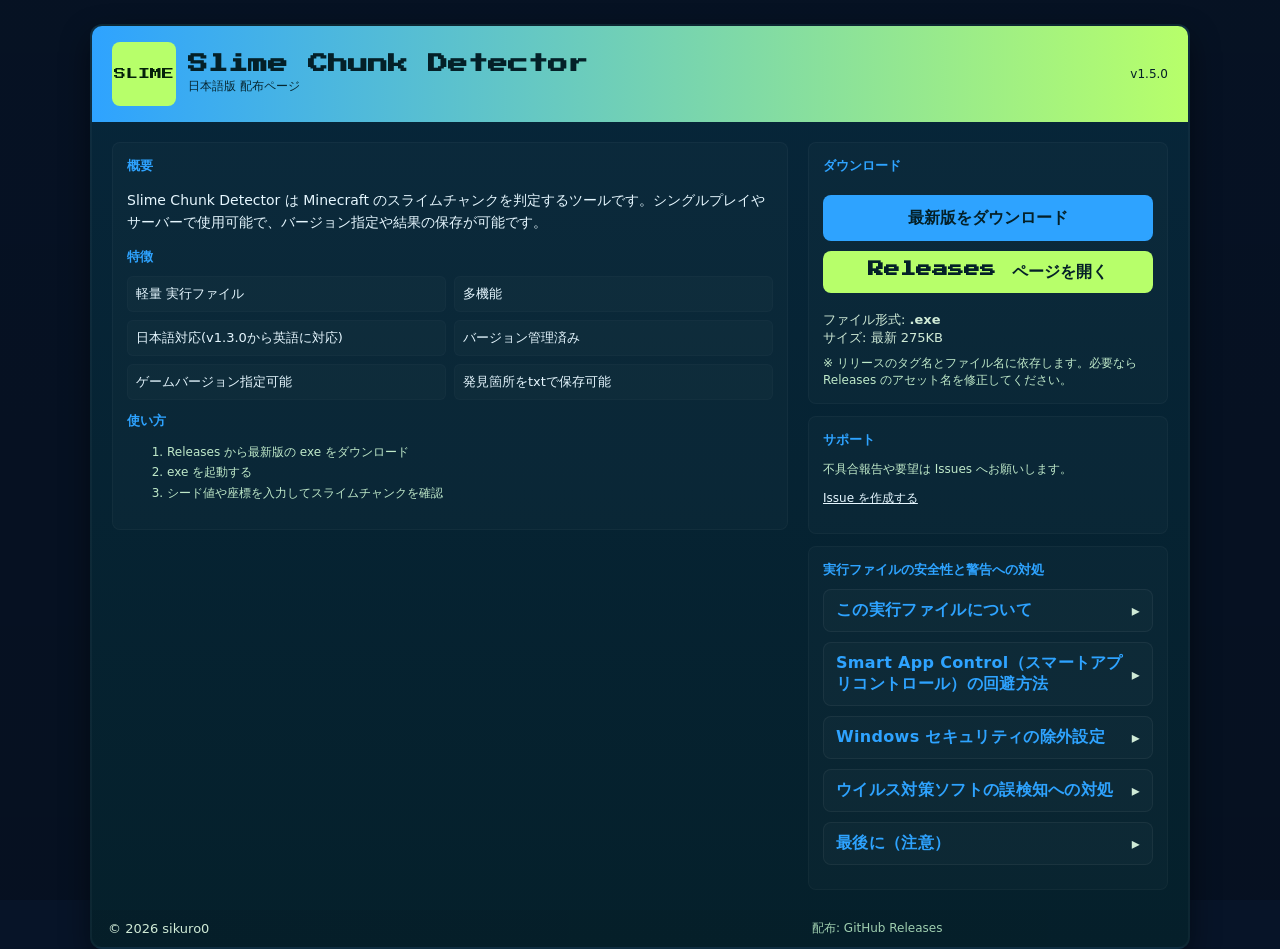
==== index.html @ 50640d52 "Update index.html" ====
<!DOCTYPE html>
<html lang="ja">
<head>
  <meta charset="utf-8">
  <meta name="viewport" content="width=device-width,initial-scale=1,viewport-fit=cover">
  <title>Slime Chunk Detector 日本語版 - ダウンロード</title>
  <meta name="description" content="Minecraft用のスライムチャンク判定ツール「Slime Chunk Detector」日本語版。オフラインで動作する軽量実行ファイルをGitHub Releasesからダウンロードできます。">
  <meta name="keywords" content="Minecraft, スライムチャンク, Slime Chunk Detector, スライム, ダウンロード, 日本語">
  <meta name="robots" content="index,follow">

  <!-- Open Graph / Twitter -->
  <meta property="og:title" content="Slime Chunk Detector 日本語版 - ダウンロード">
  <meta property="og:description" content="Minecraft用のスライムチャンク判定ツール。オフラインで動作する軽量実行ファイルをGitHub Releasesからダウンロードできます。">
  <meta property="og:type" content="website">
  <meta property="og:url" content="https://sikuro0.github.io/slime-chunk-Detector-java-ja_jp/">
  <meta property="og:site_name" content="Slime Chunk Detector 日本語版">
  <meta name="twitter:card" content="summary">
  <link rel="canonical" href="https://sikuro0.github.io/slime-chunk-Detector-java-ja_jp/">

  <!-- フォント -->
  <link href="https://fonts.googleapis.com/css2?family=Press+Start+2P&display=swap" rel="stylesheet">

  <style>
    /* Reset & base */
    *,*::before,*::after{box-sizing:border-box}
    html,body{height:100%;margin:0;font-family:"Noto Sans JP",system-ui,-apple-system,"Segoe UI",Roboto,Arial;background:#071428;color:#e6f7ff}
    :root{
      --panel:#07263a;
      --card:#05202b;
      --accent:#2ea3ff;
      --accent2:#b7ff6a;
      --muted:#e6f7ff;
      --muted-2:#cfead6;
      --shadow: rgba(0,0,0,0.45);
      --gap:18px;
      --container-padding:20px;
      --max-width:980px;
    }

    /* Safe area and center */
    body{
      padding:env(safe-area-inset-top) env(safe-area-inset-right) env(safe-area-inset-bottom) env(safe-area-inset-left);
      display:flex;align-items:flex-start;justify-content:center;
      background:linear-gradient(180deg, rgba(0,0,0,0.12), rgba(0,0,0,0.18)),var(--bg, #071428);
    }

    .container{
      width:100%;
      max-width:var(--max-width);
      margin:24px;
      background:linear-gradient(180deg,var(--panel),var(--card));
      border-radius:12px;
      box-shadow:0 12px 30px var(--shadow);
      overflow:hidden;
      border:2px solid rgba(255,255,255,0.03);
    }

    /* Header */
    header{
      display:flex;align-items:center;gap:12px;padding:16px 20px;background:linear-gradient(90deg,var(--accent),var(--accent2));
      color:#042028;min-height:64px;box-sizing:border-box;
    }
    .logo{width:64px;height:64px;background:var(--accent2);border-radius:8px;display:flex;align-items:center;justify-content:center;font-family:'Press Start 2P',monospace;color:#04210a;font-size:12px;flex-shrink:0}
    .title-block{display:flex;flex-direction:column;gap:4px}
    header h1{font-family:'Press Start 2P',monospace;font-size:18px;margin:0;line-height:1}
    header .subtitle{font-size:12px;color:#042028;opacity:0.95}
    header .version{margin-left:auto;font-size:12px;color:#042028}

    /* Main layout */
    main{display:flex;gap:20px;padding:20px;flex-wrap:wrap}
    .left{flex:1;min-width:260px}
    .right{width:320px;min-width:220px}

    .card{background:rgba(255,255,255,0.02);padding:14px;border-radius:8px;border:1px solid rgba(255,255,255,0.03)}
    h2{font-family:'Press Start 2P',monospace;font-size:13px;margin:0 0 10px 0;color:var(--accent)}
    .desc{line-height:1.6;color:var(--muted);font-size:14px}
    .features{display:grid;grid-template-columns:repeat(2,1fr);gap:8px;margin-top:10px}
    .feature{background:rgba(255,255,255,0.02);padding:8px;border-radius:6px;font-size:13px;color:var(--muted);border:1px solid rgba(255,255,255,0.02)}

    .download{display:flex;flex-direction:column;gap:10px;align-items:stretch}
    .btn{display:inline-block;padding:12px 14px;border-radius:8px;text-align:center;font-weight:700;color:#042028;background:var(--accent);text-decoration:none;font-family:'Press Start 2P',monospace;border:0}
    .btn.secondary{background:var(--accent2);color:#042028;padding:10px 12px;font-weight:700;text-decoration:none;text-align:center;border:0}

    .meta{font-size:13px;color:var(--muted-2)}
    .small{font-size:12px;color:#bfe9c9}

    footer{padding:10px 16px;background:linear-gradient(90deg,rgba(0,0,0,0.06),rgba(0,0,0,0.03));display:flex;gap:12px;align-items:center}
    footer .left{font-size:13px;color:var(--muted-2)}
    footer .right{margin-left:auto;font-size:12px;color:#9fcfb0}

    /* Accordion */
    .acc-item {
      background: rgba(255,255,255,0.02);
      border-radius: 8px;
      margin-bottom: 10px;
      border: 1px solid rgba(255,255,255,0.05);
      overflow: hidden;
    }
    /* summary を本文フォントに揃える（Releases / SmartScreen 表示の不一致を解消） */
    .acc-summary {
      cursor: pointer;
      padding: 10px 12px;
      font-family: inherit; /* ここで本文フォントを継承 */
      font-weight: 700;
      letter-spacing: 0.02em;
      color: var(--accent);
      display: flex;
      align-items: center;
      justify-content: space-between;
      user-select: none;
    }
    .acc-summary::-webkit-details-marker { display: none; }
    .acc-summary::after {
      content: "▸";
      color: var(--muted-2);
      transition: transform .18s ease;
    }
    .acc-item[open] .acc-summary::after { transform: rotate(90deg); }
    .acc-body {
      padding: 10px 12px 14px 12px;
      font-size: 14px;
      color: var(--muted);
      line-height: 1.6;
      font-family: inherit;
    }

    /* code の見た目を本文に馴染ませる */
    code, pre {
      font-family: ui-monospace, SFMono-Regular, Menlo, Monaco, "Roboto Mono", "Noto Sans Mono", monospace;
      font-size: 0.95em;
      background: rgba(255,255,255,0.02);
      padding: 0.08em 0.28em;
      border-radius: 4px;
      color: var(--muted-2);
      border: 1px solid rgba(255,255,255,0.02);
    }
    .inline-code {
      font-family: inherit;
      background: rgba(255,255,255,0.01);
      padding: 0.06em 0.18em;
      border-radius: 4px;
      color: var(--muted-2);
      border: 1px solid rgba(255,255,255,0.01);
    }

    /* Mobile-specific */
    @media (max-width: 760px){
      .container{margin:8px;border-radius:10px}
      header{padding:12px 14px;gap:10px;min-height:56px;position:sticky;top:0;z-index:30}
      .logo{width:52px;height:52px;font-size:10px}
      header h1{font-size:15px}
      header .version{font-size:11px}
      main{padding:14px;gap:12px;flex-direction:column}
      .right{width:100%}
      .features{grid-template-columns:1fr}
      .card{padding:12px}
      .acc-summary { font-size: 14px; }
      .acc-body { font-size: 14px; }
    }

    /* Desktop tweaks */
    @media (min-width: 1200px){
      :root{--max-width:1100px}
      .right{width:360px}
      .features{grid-template-columns:repeat(2,1fr)}
      header h1{font-size:20px}
    }

    /* Accessibility focus */
    a:focus{outline:3px solid rgba(255,255,255,0.12);outline-offset:2px}
  </style>
</head>
<body>
  <div class="container" role="main" aria-labelledby="page-title">
    <header>
      <div class="logo" aria-hidden="true">SLIME</div>
      <div class="title-block">
        <h1 id="page-title">Slime Chunk Detector</h1>
        <div class="subtitle">日本語版 配布ページ</div>
      </div>
      <div class="version" aria-hidden="true">v1.5.0</div>
    </header>

    <main>
      <section class="left">
        <div class="card" aria-labelledby="overview-title">
          <h2 id="overview-title">概要</h2>
          <p class="desc">Slime Chunk Detector は Minecraft のスライムチャンクを判定するツールです。シングルプレイやサーバーで使用可能で、バージョン指定や結果の保存が可能です。</p>

          <h2>特徴</h2>
          <div class="features" role="list">
            <div class="feature" role="listitem">軽量 実行ファイル</div>
            <div class="feature" role="listitem">多機能</div>
            <div class="feature" role="listitem">日本語対応(v1.3.0から英語に対応)</div>
            <div class="feature" role="listitem">バージョン管理済み</div>
            <div class="feature" role="listitem">ゲームバージョン指定可能</div>
            <div class="feature" role="listitem">発見箇所をtxtで保存可能</div>
          </div>

          <h2 style="margin-top:12px">使い方</h2>
          <ol class="small" style="line-height:1.7">
            <li>Releases から最新版の exe をダウンロード</li>
            <li>exe を起動する</li>
            <li>シード値や座標を入力してスライムチャンクを確認</li>
          </ol>
        </div>
      </section>

      <aside class="right" aria-labelledby="download-title">
        <div class="card download" id="download-block">
          <h2 id="download-title">ダウンロード</h2>

          <a id="downloadBtn" class="btn"
             href="https://github.com/sikuro0/slime-chunk-Detector/releases/download/main8/slime-chunk.exe"
             download="slime-chunk.exe" aria-label="最新版をダウンロード">最新版をダウンロード</a>

          <a class="btn secondary" href="https://github.com/sikuro0/slime-chunk-Detector/releases" target="_blank" rel="noopener">Releases ページを開く</a>

          <div style="margin-top:8px" class="meta">
            <div>ファイル形式: <strong>.exe</strong></div>
            <div>サイズ: <span id="fileSize">最新 275KB</span></div>
            <div style="margin-top:8px" class="small">※ リリースのタグ名とファイル名に依存します。必要なら Releases のアセット名を修正してください。</div>
          </div>
        </div>

        <div class="card" style="margin-top:12px" aria-labelledby="support-title">
          <h2 id="support-title">サポート</h2>
          <p class="small">不具合報告や要望は Issues へお願いします。</p>
          <p class="small"><a href="https://github.com/sikuro0/slime-chunk-Detector/issues" style="color:var(--muted)">Issue を作成する</a></p>
        </div>

        <!-- 折りたたみ式の安全性案内 -->
        <div class="card" style="margin-top:12px" aria-labelledby="safety-title">
          <h2 id="safety-title">実行ファイルの安全性と警告への対処</h2>

          <details class="acc-item">
            <summary class="acc-summary">この実行ファイルについて</summary>
            <div class="acc-body">
              <p class="desc">
                このプログラムはシード値からスライムチャンクを判定する単機能ツールです。<strong>ネットワーク接続は行いません</strong>。ソースコードは GitHub リポジトリで公開しています。
              </p>
            </div>
          </details>

          <details class="acc-item">
  <summary class="acc-summary">Smart App Control（スマートアプリコントロール）の回避方法</summary>
  <div class="acc-body">
    <p class="small">
      Windows 11 の Smart App Control は、署名されていない実行ファイルをブロックすることがあります。  
      以下の手順で実行を許可できます。
    </p>
    <ol class="small" style="line-height:1.6">
      <li>「Windows セキュリティ」を開く</li>
      <li>「アプリとブラウザー コントロール」を選択</li>
      <li>「Smart App Control の設定」を開く</li>
      <li>「オフ」に切り替える（再起動が必要）</li>
    </ol>
    <p class="small">※ Smart App Control は Windows の保護機能のため、自己責任で設定してください。</p>
  </div>
</details>

<details class="acc-item">
  <summary class="acc-summary">Windows セキュリティの除外設定</summary>
  <div class="acc-body">
    <p class="small">
      ウイルスと脅威の防止でこの exe が誤検知される場合、以下の手順で除外できます。
    </p>
    <ol class="small" style="line-height:1.6">
      <li>「Windows セキュリティ」を開く</li>
      <li>「ウイルスと脅威の防止」を選択</li>
      <li>「設定の管理」をクリック</li>
      <li>「除外の追加または削除」を選択</li>
      <li>「除外の追加」→「ファイル」から <strong>slime-chunk.exe</strong> を指定</li>
    </ol>
    <p class="small">※ 除外設定はセキュリティを弱める可能性があるため、必要な場合のみ設定してください。</p>
  </div>
</details>


          <details class="acc-item">
            <summary class="acc-summary">ウイルス対策ソフトの誤検知への対処</summary>
            <div class="acc-body">
              <ul class="small" style="line-height:1.6">
                <li>VirusTotal にファイルをアップロードしてスキャン結果を確認する。</li>
                <li>ソースコードを確認し、問題がないことを示す。</li>
                <li>必要であれば主要ベンダーに誤検知を報告する。</li>
              </ul>
            </div>
          </details>

          <details class="acc-item">
            <summary class="acc-summary">最後に（注意）</summary>
            <div class="acc-body">
              <p class="small">疑わしい点があれば実行を中止し、Issue でご相談ください。</p>
            </div>
          </details>
        </div>
      </aside>
    </main>

    <footer>
      <div class="left">© 2026 sikuro0</div>
      <div class="right">配布: GitHub Releases</div>
    </footer>
  </div>

  <script>
    (function(){
      // Try to fetch file size (best-effort; may be blocked by CORS)
      const fileUrl = document.getElementById('downloadBtn')?.href;
      const fileSizeEl = document.getElementById('fileSize');
      if(fileUrl && fileSizeEl){
        fetch(fileUrl, { method: 'HEAD' }).then(resp=>{
          const len = resp.headers.get('content-length');
          if(len){
            const size = Number(len);
            const human = size >= 1e6 ? (size/1e6).toFixed(2)+' MB' : (size/1024).toFixed(1)+' KB';
            fileSizeEl.textContent = human;
          }
        }).catch(()=>{ /* ignore CORS */ });
      }

      // Responsive helper (kept for future tweaks)
      function toggleHelpers(){ /* no-op for now */ }
      window.addEventListener('load', toggleHelpers);
      window.addEventListener('resize', toggleHelpers);
    })();
  </script>
</body>
</html>
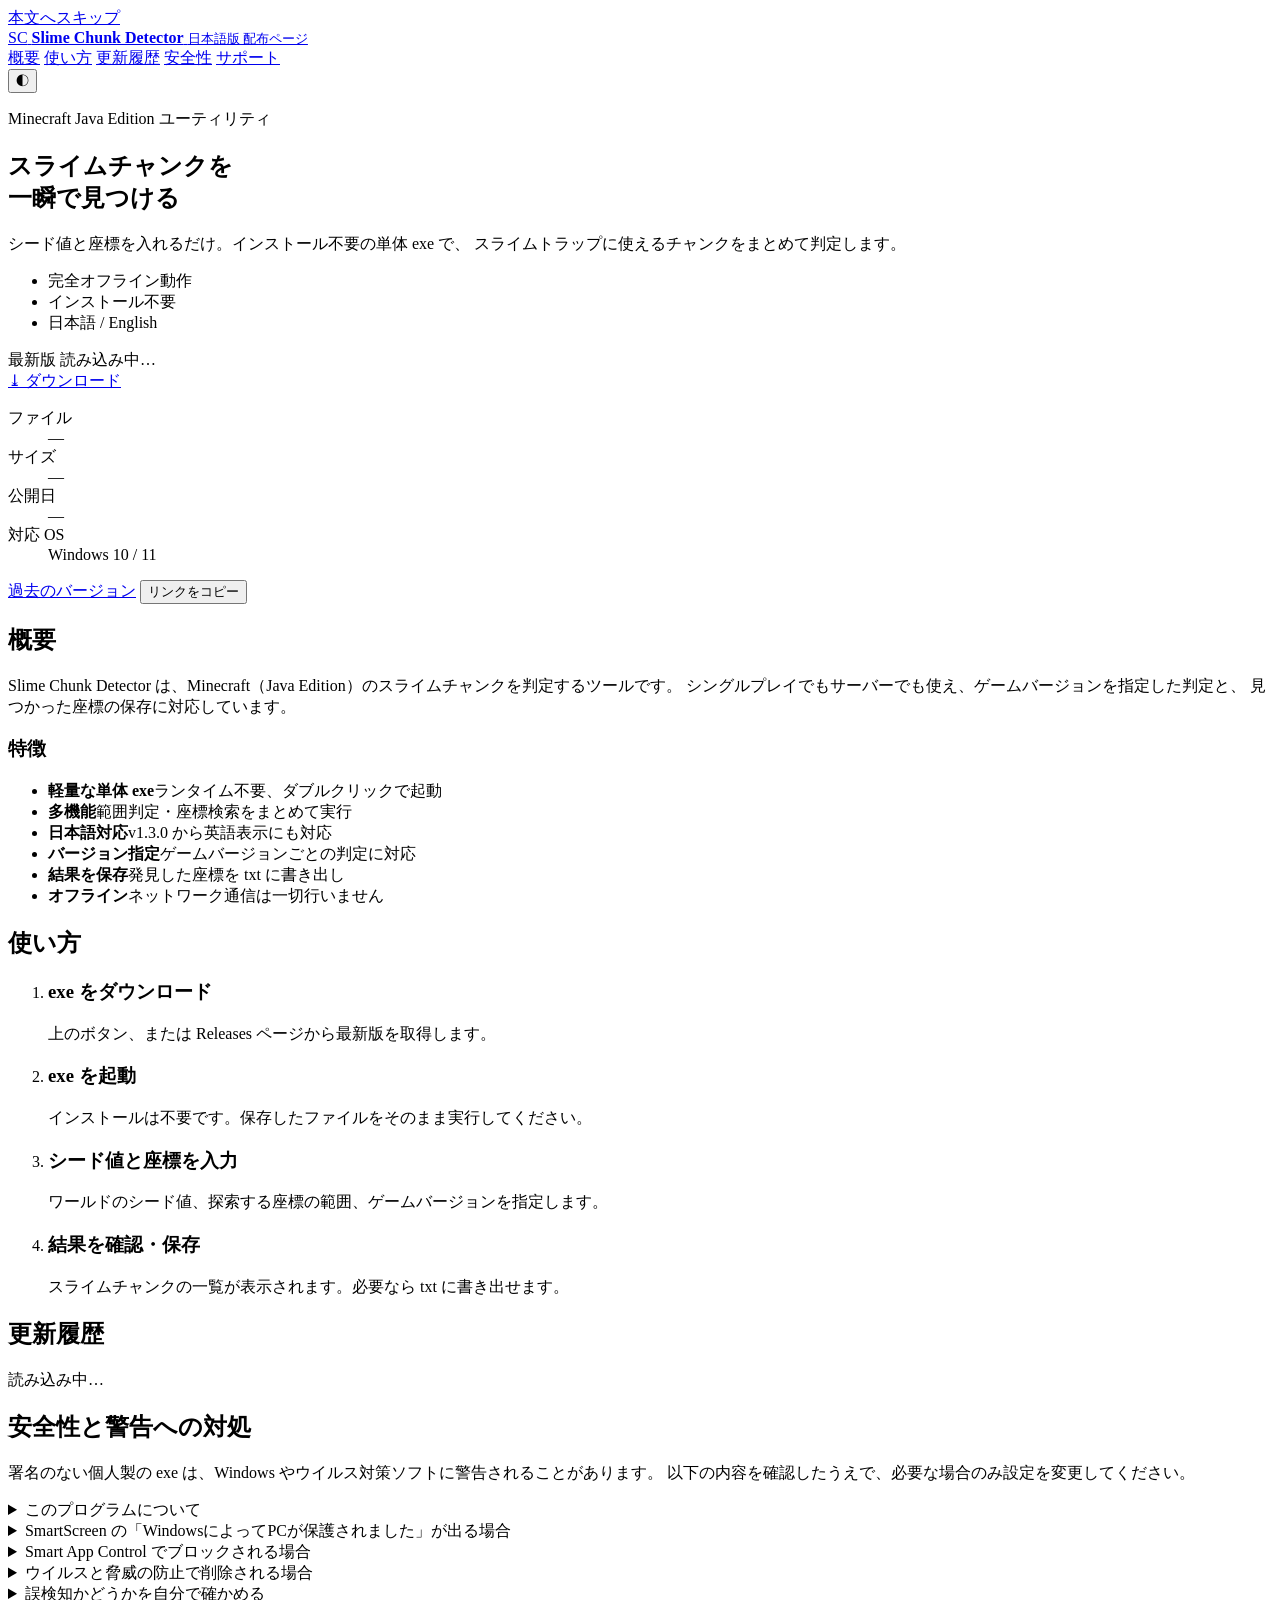
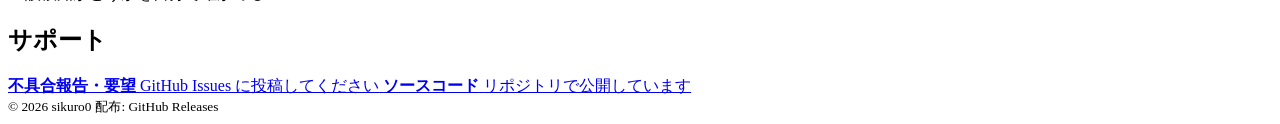
==== commit 1ff16a4b: "Update index.html" ====
--- a/index.html
+++ b/index.html
@@ -1,330 +1,280 @@
 <!DOCTYPE html>
-<html lang="ja">
+<html lang="ja" data-theme="dark">
 <head>
   <meta charset="utf-8">
   <meta name="viewport" content="width=device-width,initial-scale=1,viewport-fit=cover">
-  <title>Slime Chunk Detector 日本語版 - ダウンロード</title>
-  <meta name="description" content="Minecraft用のスライムチャンク判定ツール「Slime Chunk Detector」日本語版。オフラインで動作する軽量実行ファイルをGitHub Releasesからダウンロードできます。">
-  <meta name="keywords" content="Minecraft, スライムチャンク, Slime Chunk Detector, スライム, ダウンロード, 日本語">
+  <title>Slime Chunk Detector 日本語版 | Minecraft スライムチャンク判定ツール</title>
+  <meta name="description" content="Minecraft（マイクラ）のシード値と座標から、スライムチャンクを高速に自動判定する軽量ツールです。オフライン動作・日本語対応。GitHub Releases から無料でダウンロードできます。">
+  <meta name="keywords" content="Minecraft, マイクラ, スライムチャンク, Slime Chunk Detector, スライムトラップ, シード値, ダウンロード, 日本語">
   <meta name="robots" content="index,follow">
+  <meta name="theme-color" content="#0a1626">
 
   <!-- Open Graph / Twitter -->
   <meta property="og:title" content="Slime Chunk Detector 日本語版 - ダウンロード">
-  <meta property="og:description" content="Minecraft用のスライムチャンク判定ツール。オフラインで動作する軽量実行ファイルをGitHub Releasesからダウンロードできます。">
+  <meta property="og:description" content="Minecraft用のスライムチャンク判定ツール。オフラインで動作する軽量実行ファイルを GitHub Releases からダウンロードできます。">
   <meta property="og:type" content="website">
   <meta property="og:url" content="https://sikuro0.github.io/slime-chunk-Detector-java-ja_jp/">
   <meta property="og:site_name" content="Slime Chunk Detector 日本語版">
   <meta name="twitter:card" content="summary">
   <link rel="canonical" href="https://sikuro0.github.io/slime-chunk-Detector-java-ja_jp/">
 
-  <!-- フォント -->
-  <link href="https://fonts.googleapis.com/css2?family=Press+Start+2P&display=swap" rel="stylesheet">
-
-  <style>
-    /* Reset & base */
-    *,*::before,*::after{box-sizing:border-box}
-    html,body{height:100%;margin:0;font-family:"Noto Sans JP",system-ui,-apple-system,"Segoe UI",Roboto,Arial;background:#071428;color:#e6f7ff}
-    :root{
-      --panel:#07263a;
-      --card:#05202b;
-      --accent:#2ea3ff;
-      --accent2:#b7ff6a;
-      --muted:#e6f7ff;
-      --muted-2:#cfead6;
-      --shadow: rgba(0,0,0,0.45);
-      --gap:18px;
-      --container-padding:20px;
-      --max-width:980px;
-    }
-
-    /* Safe area and center */
-    body{
-      padding:env(safe-area-inset-top) env(safe-area-inset-right) env(safe-area-inset-bottom) env(safe-area-inset-left);
-      display:flex;align-items:flex-start;justify-content:center;
-      background:linear-gradient(180deg, rgba(0,0,0,0.12), rgba(0,0,0,0.18)),var(--bg, #071428);
-    }
-
-    .container{
-      width:100%;
-      max-width:var(--max-width);
-      margin:24px;
-      background:linear-gradient(180deg,var(--panel),var(--card));
-      border-radius:12px;
-      box-shadow:0 12px 30px var(--shadow);
-      overflow:hidden;
-      border:2px solid rgba(255,255,255,0.03);
-    }
-
-    /* Header */
-    header{
-      display:flex;align-items:center;gap:12px;padding:16px 20px;background:linear-gradient(90deg,var(--accent),var(--accent2));
-      color:#042028;min-height:64px;box-sizing:border-box;
-    }
-    .logo{width:64px;height:64px;background:var(--accent2);border-radius:8px;display:flex;align-items:center;justify-content:center;font-family:'Press Start 2P',monospace;color:#04210a;font-size:12px;flex-shrink:0}
-    .title-block{display:flex;flex-direction:column;gap:4px}
-    header h1{font-family:'Press Start 2P',monospace;font-size:18px;margin:0;line-height:1}
-    header .subtitle{font-size:12px;color:#042028;opacity:0.95}
-    header .version{margin-left:auto;font-size:12px;color:#042028}
-
-    /* Main layout */
-    main{display:flex;gap:20px;padding:20px;flex-wrap:wrap}
-    .left{flex:1;min-width:260px}
-    .right{width:320px;min-width:220px}
-
-    .card{background:rgba(255,255,255,0.02);padding:14px;border-radius:8px;border:1px solid rgba(255,255,255,0.03)}
-    h2{font-family:'Press Start 2P',monospace;font-size:13px;margin:0 0 10px 0;color:var(--accent)}
-    .desc{line-height:1.6;color:var(--muted);font-size:14px}
-    .features{display:grid;grid-template-columns:repeat(2,1fr);gap:8px;margin-top:10px}
-    .feature{background:rgba(255,255,255,0.02);padding:8px;border-radius:6px;font-size:13px;color:var(--muted);border:1px solid rgba(255,255,255,0.02)}
-
-    .download{display:flex;flex-direction:column;gap:10px;align-items:stretch}
-    .btn{display:inline-block;padding:12px 14px;border-radius:8px;text-align:center;font-weight:700;color:#042028;background:var(--accent);text-decoration:none;font-family:'Press Start 2P',monospace;border:0}
-    .btn.secondary{background:var(--accent2);color:#042028;padding:10px 12px;font-weight:700;text-decoration:none;text-align:center;border:0}
-
-    .meta{font-size:13px;color:var(--muted-2)}
-    .small{font-size:12px;color:#bfe9c9}
-
-    footer{padding:10px 16px;background:linear-gradient(90deg,rgba(0,0,0,0.06),rgba(0,0,0,0.03));display:flex;gap:12px;align-items:center}
-    footer .left{font-size:13px;color:var(--muted-2)}
-    footer .right{margin-left:auto;font-size:12px;color:#9fcfb0}
-
-    /* Accordion */
-    .acc-item {
-      background: rgba(255,255,255,0.02);
-      border-radius: 8px;
-      margin-bottom: 10px;
-      border: 1px solid rgba(255,255,255,0.05);
-      overflow: hidden;
-    }
-    /* summary を本文フォントに揃える（Releases / SmartScreen 表示の不一致を解消） */
-    .acc-summary {
-      cursor: pointer;
-      padding: 10px 12px;
-      font-family: inherit; /* ここで本文フォントを継承 */
-      font-weight: 700;
-      letter-spacing: 0.02em;
-      color: var(--accent);
-      display: flex;
-      align-items: center;
-      justify-content: space-between;
-      user-select: none;
-    }
-    .acc-summary::-webkit-details-marker { display: none; }
-    .acc-summary::after {
-      content: "▸";
-      color: var(--muted-2);
-      transition: transform .18s ease;
-    }
-    .acc-item[open] .acc-summary::after { transform: rotate(90deg); }
-    .acc-body {
-      padding: 10px 12px 14px 12px;
-      font-size: 14px;
-      color: var(--muted);
-      line-height: 1.6;
-      font-family: inherit;
-    }
-
-    /* code の見た目を本文に馴染ませる */
-    code, pre {
-      font-family: ui-monospace, SFMono-Regular, Menlo, Monaco, "Roboto Mono", "Noto Sans Mono", monospace;
-      font-size: 0.95em;
-      background: rgba(255,255,255,0.02);
-      padding: 0.08em 0.28em;
-      border-radius: 4px;
-      color: var(--muted-2);
-      border: 1px solid rgba(255,255,255,0.02);
-    }
-    .inline-code {
-      font-family: inherit;
-      background: rgba(255,255,255,0.01);
-      padding: 0.06em 0.18em;
-      border-radius: 4px;
-      color: var(--muted-2);
-      border: 1px solid rgba(255,255,255,0.01);
-    }
-
-    /* Mobile-specific */
-    @media (max-width: 760px){
-      .container{margin:8px;border-radius:10px}
-      header{padding:12px 14px;gap:10px;min-height:56px;position:sticky;top:0;z-index:30}
-      .logo{width:52px;height:52px;font-size:10px}
-      header h1{font-size:15px}
-      header .version{font-size:11px}
-      main{padding:14px;gap:12px;flex-direction:column}
-      .right{width:100%}
-      .features{grid-template-columns:1fr}
-      .card{padding:12px}
-      .acc-summary { font-size: 14px; }
-      .acc-body { font-size: 14px; }
-    }
-
-    /* Desktop tweaks */
-    @media (min-width: 1200px){
-      :root{--max-width:1100px}
-      .right{width:360px}
-      .features{grid-template-columns:repeat(2,1fr)}
-      header h1{font-size:20px}
-    }
-
-    /* Accessibility focus */
-    a:focus{outline:3px solid rgba(255,255,255,0.12);outline-offset:2px}
-  </style>
+  <link rel="preconnect" href="https://fonts.googleapis.com">
+  <link rel="preconnect" href="https://fonts.gstatic.com" crossorigin>
+  <link href="https://fonts.googleapis.com/css2?family=Press+Start+2P&family=Noto+Sans+JP:wght@400;500;700&display=swap" rel="stylesheet">
+
+  <link rel="stylesheet" href="./assets/style.css">
 </head>
 <body>
-  <div class="container" role="main" aria-labelledby="page-title">
-    <header>
-      <div class="logo" aria-hidden="true">SLIME</div>
-      <div class="title-block">
-        <h1 id="page-title">Slime Chunk Detector</h1>
-        <div class="subtitle">日本語版 配布ページ</div>
-      </div>
-      <div class="version" aria-hidden="true">v1.5.0</div>
-    </header>
-
-    <main>
-      <section class="left">
-        <div class="card" aria-labelledby="overview-title">
-          <h2 id="overview-title">概要</h2>
-          <p class="desc">Slime Chunk Detector は Minecraft のスライムチャンクを判定するツールです。シングルプレイやサーバーで使用可能で、バージョン指定や結果の保存が可能です。</p>
-
-          <h2>特徴</h2>
-          <div class="features" role="list">
-            <div class="feature" role="listitem">軽量 実行ファイル</div>
-            <div class="feature" role="listitem">多機能</div>
-            <div class="feature" role="listitem">日本語対応(v1.3.0から英語に対応)</div>
-            <div class="feature" role="listitem">バージョン管理済み</div>
-            <div class="feature" role="listitem">ゲームバージョン指定可能</div>
-            <div class="feature" role="listitem">発見箇所をtxtで保存可能</div>
-          </div>
-
-          <h2 style="margin-top:12px">使い方</h2>
-          <ol class="small" style="line-height:1.7">
-            <li>Releases から最新版の exe をダウンロード</li>
-            <li>exe を起動する</li>
-            <li>シード値や座標を入力してスライムチャンクを確認</li>
+<a class="skip-link" href="#main">本文へスキップ</a>
+
+<!-- ============================================================
+     ヘッダー（固定）
+     ============================================================ -->
+<header class="site-header">
+  <a class="brand" href="#top">
+    <span class="brand-mark" aria-hidden="true">SC</span>
+    <span class="brand-text">
+      <strong>Slime Chunk Detector</strong>
+      <small>日本語版 配布ページ</small>
+    </span>
+  </a>
+
+  <nav class="site-nav" aria-label="ページ内リンク">
+    <a href="#overview">概要</a>
+    <a href="#usage">使い方</a>
+    <a href="#changelog">更新履歴</a>
+    <a href="#safety">安全性</a>
+    <a href="#support">サポート</a>
+  </nav>
+
+  <button class="theme-toggle" id="themeToggle" type="button"
+          aria-label="配色を切り替える" title="配色を切り替える">
+    <span class="theme-icon" aria-hidden="true">◐</span>
+  </button>
+</header>
+
+<main id="main">
+
+  <!-- ============================================================
+       ヒーロー（ダウンロード）
+       ============================================================ -->
+  <section class="hero" id="top">
+    <div class="hero-body">
+      <p class="eyebrow">Minecraft Java Edition ユーティリティ</p>
+      <h1>スライムチャンクを<br>一瞬で見つける</h1>
+      <p class="lead">
+        シード値と座標を入れるだけ。インストール不要の単体 exe で、
+        スライムトラップに使えるチャンクをまとめて判定します。
+      </p>
+
+      <ul class="hero-badges">
+        <li><span class="dot"></span>完全オフライン動作</li>
+        <li><span class="dot"></span>インストール不要</li>
+        <li><span class="dot"></span>日本語 / English</li>
+      </ul>
+    </div>
+
+    <!-- ダウンロードカード：中身は GitHub Releases から自動更新されます -->
+    <div class="download-card" id="downloadCard">
+      <div class="dl-head">
+        <span class="dl-label">最新版</span>
+        <span class="chip" id="dlVersion">読み込み中…</span>
+      </div>
+
+      <a class="btn btn-primary" id="downloadBtn" href="#" rel="noopener">
+        <span class="btn-icon" aria-hidden="true">⤓</span>
+        <span>ダウンロード</span>
+      </a>
+
+      <dl class="dl-meta">
+        <div><dt>ファイル</dt><dd id="dlFileName">—</dd></div>
+        <div><dt>サイズ</dt><dd id="dlSize">—</dd></div>
+        <div><dt>公開日</dt><dd id="dlDate">—</dd></div>
+        <div><dt>対応 OS</dt><dd>Windows 10 / 11</dd></div>
+      </dl>
+
+      <div class="dl-actions">
+        <a class="btn btn-ghost" id="releasesLink" href="#" target="_blank" rel="noopener">過去のバージョン</a>
+        <button class="btn btn-ghost" id="copyLinkBtn" type="button">リンクをコピー</button>
+      </div>
+
+      <p class="dl-note" id="dlNote" role="status"></p>
+    </div>
+  </section>
+
+  <div class="wrap">
+
+    <!-- ============================================================
+         概要・特徴
+         ============================================================ -->
+    <section class="section" id="overview">
+      <h2>概要</h2>
+      <p class="prose">
+        Slime Chunk Detector は、Minecraft（Java Edition）のスライムチャンクを判定するツールです。
+        シングルプレイでもサーバーでも使え、ゲームバージョンを指定した判定と、
+        見つかった座標の保存に対応しています。
+      </p>
+
+      <h3>特徴</h3>
+      <!-- ▼ 項目を増やしたいときは <li> を足すだけです -->
+      <ul class="feature-grid">
+        <li><strong>軽量な単体 exe</strong>ランタイム不要、ダブルクリックで起動</li>
+        <li><strong>多機能</strong>範囲判定・座標検索をまとめて実行</li>
+        <li><strong>日本語対応</strong>v1.3.0 から英語表示にも対応</li>
+        <li><strong>バージョン指定</strong>ゲームバージョンごとの判定に対応</li>
+        <li><strong>結果を保存</strong>発見した座標を txt に書き出し</li>
+        <li><strong>オフライン</strong>ネットワーク通信は一切行いません</li>
+      </ul>
+    </section>
+
+    <!-- ============================================================
+         使い方
+         ============================================================ -->
+    <section class="section" id="usage">
+      <h2>使い方</h2>
+      <!-- ▼ 手順を増やしたいときは <li> を足すだけです -->
+      <ol class="steps">
+        <li>
+          <h3>exe をダウンロード</h3>
+          <p>上のボタン、または Releases ページから最新版を取得します。</p>
+        </li>
+        <li>
+          <h3>exe を起動</h3>
+          <p>インストールは不要です。保存したファイルをそのまま実行してください。</p>
+        </li>
+        <li>
+          <h3>シード値と座標を入力</h3>
+          <p>ワールドのシード値、探索する座標の範囲、ゲームバージョンを指定します。</p>
+        </li>
+        <li>
+          <h3>結果を確認・保存</h3>
+          <p>スライムチャンクの一覧が表示されます。必要なら txt に書き出せます。</p>
+        </li>
+      </ol>
+    </section>
+
+    <!-- ============================================================
+         更新履歴（GitHub Releases から自動生成 / 編集不要）
+         ============================================================ -->
+    <section class="section" id="changelog">
+      <h2>更新履歴</h2>
+      <div id="changelogList" class="changelog">
+        <p class="muted">読み込み中…</p>
+      </div>
+    </section>
+
+    <!-- ============================================================
+         安全性と警告への対処
+         ============================================================ -->
+    <section class="section" id="safety">
+      <h2>安全性と警告への対処</h2>
+      <p class="prose">
+        署名のない個人製の exe は、Windows やウイルス対策ソフトに警告されることがあります。
+        以下の内容を確認したうえで、必要な場合のみ設定を変更してください。
+      </p>
+
+      <!-- ▼ 項目を増やしたいときは <details> ブロックをコピーして足すだけです -->
+      <details class="acc">
+        <summary>このプログラムについて</summary>
+        <div class="acc-body">
+          <p>シード値からスライムチャンクを判定するだけの単機能ツールです。<strong>ネットワーク接続は行いません</strong>。ソースコードは GitHub リポジトリで公開しています。</p>
+        </div>
+      </details>
+
+      <details class="acc">
+        <summary>SmartScreen の「WindowsによってPCが保護されました」が出る場合</summary>
+        <div class="acc-body">
+          <ol>
+            <li>警告画面の「詳細情報」をクリック</li>
+            <li>表示された「実行」をクリック</li>
           </ol>
-        </div>
-      </section>
-
-      <aside class="right" aria-labelledby="download-title">
-        <div class="card download" id="download-block">
-          <h2 id="download-title">ダウンロード</h2>
-
-          <a id="downloadBtn" class="btn"
-             href="https://github.com/sikuro0/slime-chunk-Detector/releases/download/main8/slime-chunk.exe"
-             download="slime-chunk.exe" aria-label="最新版をダウンロード">最新版をダウンロード</a>
-
-          <a class="btn secondary" href="https://github.com/sikuro0/slime-chunk-Detector/releases" target="_blank" rel="noopener">Releases ページを開く</a>
-
-          <div style="margin-top:8px" class="meta">
-            <div>ファイル形式: <strong>.exe</strong></div>
-            <div>サイズ: <span id="fileSize">最新 275KB</span></div>
-            <div style="margin-top:8px" class="small">※ リリースのタグ名とファイル名に依存します。必要なら Releases のアセット名を修正してください。</div>
-          </div>
-        </div>
-
-        <div class="card" style="margin-top:12px" aria-labelledby="support-title">
-          <h2 id="support-title">サポート</h2>
-          <p class="small">不具合報告や要望は Issues へお願いします。</p>
-          <p class="small"><a href="https://github.com/sikuro0/slime-chunk-Detector/issues" style="color:var(--muted)">Issue を作成する</a></p>
-        </div>
-
-        <!-- 折りたたみ式の安全性案内 -->
-        <div class="card" style="margin-top:12px" aria-labelledby="safety-title">
-          <h2 id="safety-title">実行ファイルの安全性と警告への対処</h2>
-
-          <details class="acc-item">
-            <summary class="acc-summary">この実行ファイルについて</summary>
-            <div class="acc-body">
-              <p class="desc">
-                このプログラムはシード値からスライムチャンクを判定する単機能ツールです。<strong>ネットワーク接続は行いません</strong>。ソースコードは GitHub リポジトリで公開しています。
-              </p>
-            </div>
-          </details>
-
-          <details class="acc-item">
-  <summary class="acc-summary">Smart App Control（スマートアプリコントロール）の回避方法</summary>
-  <div class="acc-body">
-    <p class="small">
-      Windows 11 の Smart App Control は、署名されていない実行ファイルをブロックすることがあります。  
-      以下の手順で実行を許可できます。
-    </p>
-    <ol class="small" style="line-height:1.6">
-      <li>「Windows セキュリティ」を開く</li>
-      <li>「アプリとブラウザー コントロール」を選択</li>
-      <li>「Smart App Control の設定」を開く</li>
-      <li>「オフ」に切り替える（再起動が必要）</li>
-    </ol>
-    <p class="small">※ Smart App Control は Windows の保護機能のため、自己責任で設定してください。</p>
+          <p class="note">ダウンロード数が少ない新しいファイルに出る警告です。配布元が信頼できるかを必ず確認してください。</p>
+        </div>
+      </details>
+
+      <details class="acc">
+        <summary>Smart App Control でブロックされる場合</summary>
+        <div class="acc-body">
+          <p>Windows 11 の Smart App Control は、署名されていない実行ファイルをブロックすることがあります。</p>
+          <ol>
+            <li>「Windows セキュリティ」を開く</li>
+            <li>「アプリとブラウザー コントロール」を選択</li>
+            <li>「Smart App Control の設定」を開く</li>
+            <li>「オフ」に切り替える（再起動が必要）</li>
+          </ol>
+          <p class="note">Windows の保護機能のため、自己責任で設定してください。一度オフにすると再度オンにはできません。</p>
+        </div>
+      </details>
+
+      <details class="acc">
+        <summary>ウイルスと脅威の防止で削除される場合</summary>
+        <div class="acc-body">
+          <ol>
+            <li>「Windows セキュリティ」を開く</li>
+            <li>「ウイルスと脅威の防止」を選択</li>
+            <li>「設定の管理」をクリック</li>
+            <li>「除外の追加または削除」を選択</li>
+            <li>「除外の追加」→「ファイル」から exe を指定</li>
+          </ol>
+          <p class="note">除外設定はセキュリティを弱める可能性があるため、必要な場合のみ設定してください。</p>
+        </div>
+      </details>
+
+      <details class="acc">
+        <summary>誤検知かどうかを自分で確かめる</summary>
+        <div class="acc-body">
+          <ul>
+            <li>VirusTotal にファイルをアップロードしてスキャン結果を確認する</li>
+            <li>GitHub のソースコードを読んで動作を確認する</li>
+            <li>必要であればベンダーに誤検知として報告する</li>
+          </ul>
+          <p class="note">疑わしい点があれば実行を中止し、Issue でご相談ください。</p>
+        </div>
+      </details>
+    </section>
+
+    <!-- ============================================================
+         サポート
+         ============================================================ -->
+    <section class="section" id="support">
+      <h2>サポート</h2>
+      <div class="link-cards">
+        <a class="link-card" id="issuesLink" href="#" target="_blank" rel="noopener">
+          <strong>不具合報告・要望</strong>
+          <span>GitHub Issues に投稿してください</span>
+        </a>
+        <a class="link-card" id="repoLink" href="#" target="_blank" rel="noopener">
+          <strong>ソースコード</strong>
+          <span>リポジトリで公開しています</span>
+        </a>
+      </div>
+    </section>
+
   </div>
-</details>
-
-<details class="acc-item">
-  <summary class="acc-summary">Windows セキュリティの除外設定</summary>
-  <div class="acc-body">
-    <p class="small">
-      ウイルスと脅威の防止でこの exe が誤検知される場合、以下の手順で除外できます。
-    </p>
-    <ol class="small" style="line-height:1.6">
-      <li>「Windows セキュリティ」を開く</li>
-      <li>「ウイルスと脅威の防止」を選択</li>
-      <li>「設定の管理」をクリック</li>
-      <li>「除外の追加または削除」を選択</li>
-      <li>「除外の追加」→「ファイル」から <strong>slime-chunk.exe</strong> を指定</li>
-    </ol>
-    <p class="small">※ 除外設定はセキュリティを弱める可能性があるため、必要な場合のみ設定してください。</p>
+</main>
+
+<footer class="site-footer">
+  <small id="footerCopyright">© 2026 sikuro0</small>
+  <small>配布: GitHub Releases</small>
+</footer>
+
+<!-- モバイル用の固定ダウンロードバー -->
+<div class="mobile-bar" id="mobileBar" hidden>
+  <div class="mobile-bar-info">
+    <strong>最新版</strong>
+    <span id="mobileVersion">—</span>
   </div>
-</details>
-
-
-          <details class="acc-item">
-            <summary class="acc-summary">ウイルス対策ソフトの誤検知への対処</summary>
-            <div class="acc-body">
-              <ul class="small" style="line-height:1.6">
-                <li>VirusTotal にファイルをアップロードしてスキャン結果を確認する。</li>
-                <li>ソースコードを確認し、問題がないことを示す。</li>
-                <li>必要であれば主要ベンダーに誤検知を報告する。</li>
-              </ul>
-            </div>
-          </details>
-
-          <details class="acc-item">
-            <summary class="acc-summary">最後に（注意）</summary>
-            <div class="acc-body">
-              <p class="small">疑わしい点があれば実行を中止し、Issue でご相談ください。</p>
-            </div>
-          </details>
-        </div>
-      </aside>
-    </main>
-
-    <footer>
-      <div class="left">© 2026 sikuro0</div>
-      <div class="right">配布: GitHub Releases</div>
-    </footer>
+  <a class="btn btn-primary" id="mobileDownloadBtn" href="#" rel="noopener">ダウンロード</a>
+</div>
+
+<noscript>
+  <div class="noscript">
+    JavaScript が無効のため、最新版の情報を表示できません。
+    <a href="https://github.com/sikuro0/slime-chunk-Detector/releases">GitHub Releases ページ</a>から直接ダウンロードしてください。
   </div>
-
-  <script>
-    (function(){
-      // Try to fetch file size (best-effort; may be blocked by CORS)
-      const fileUrl = document.getElementById('downloadBtn')?.href;
-      const fileSizeEl = document.getElementById('fileSize');
-      if(fileUrl && fileSizeEl){
-        fetch(fileUrl, { method: 'HEAD' }).then(resp=>{
-          const len = resp.headers.get('content-length');
-          if(len){
-            const size = Number(len);
-            const human = size >= 1e6 ? (size/1e6).toFixed(2)+' MB' : (size/1024).toFixed(1)+' KB';
-            fileSizeEl.textContent = human;
-          }
-        }).catch(()=>{ /* ignore CORS */ });
-      }
-
-      // Responsive helper (kept for future tweaks)
-      function toggleHelpers(){ /* no-op for now */ }
-      window.addEventListener('load', toggleHelpers);
-      window.addEventListener('resize', toggleHelpers);
-    })();
-  </script>
+</noscript>
+
+<script src="./assets/config.js"></script>
+<script src="./assets/app.js" defer></script>
 </body>
 </html>
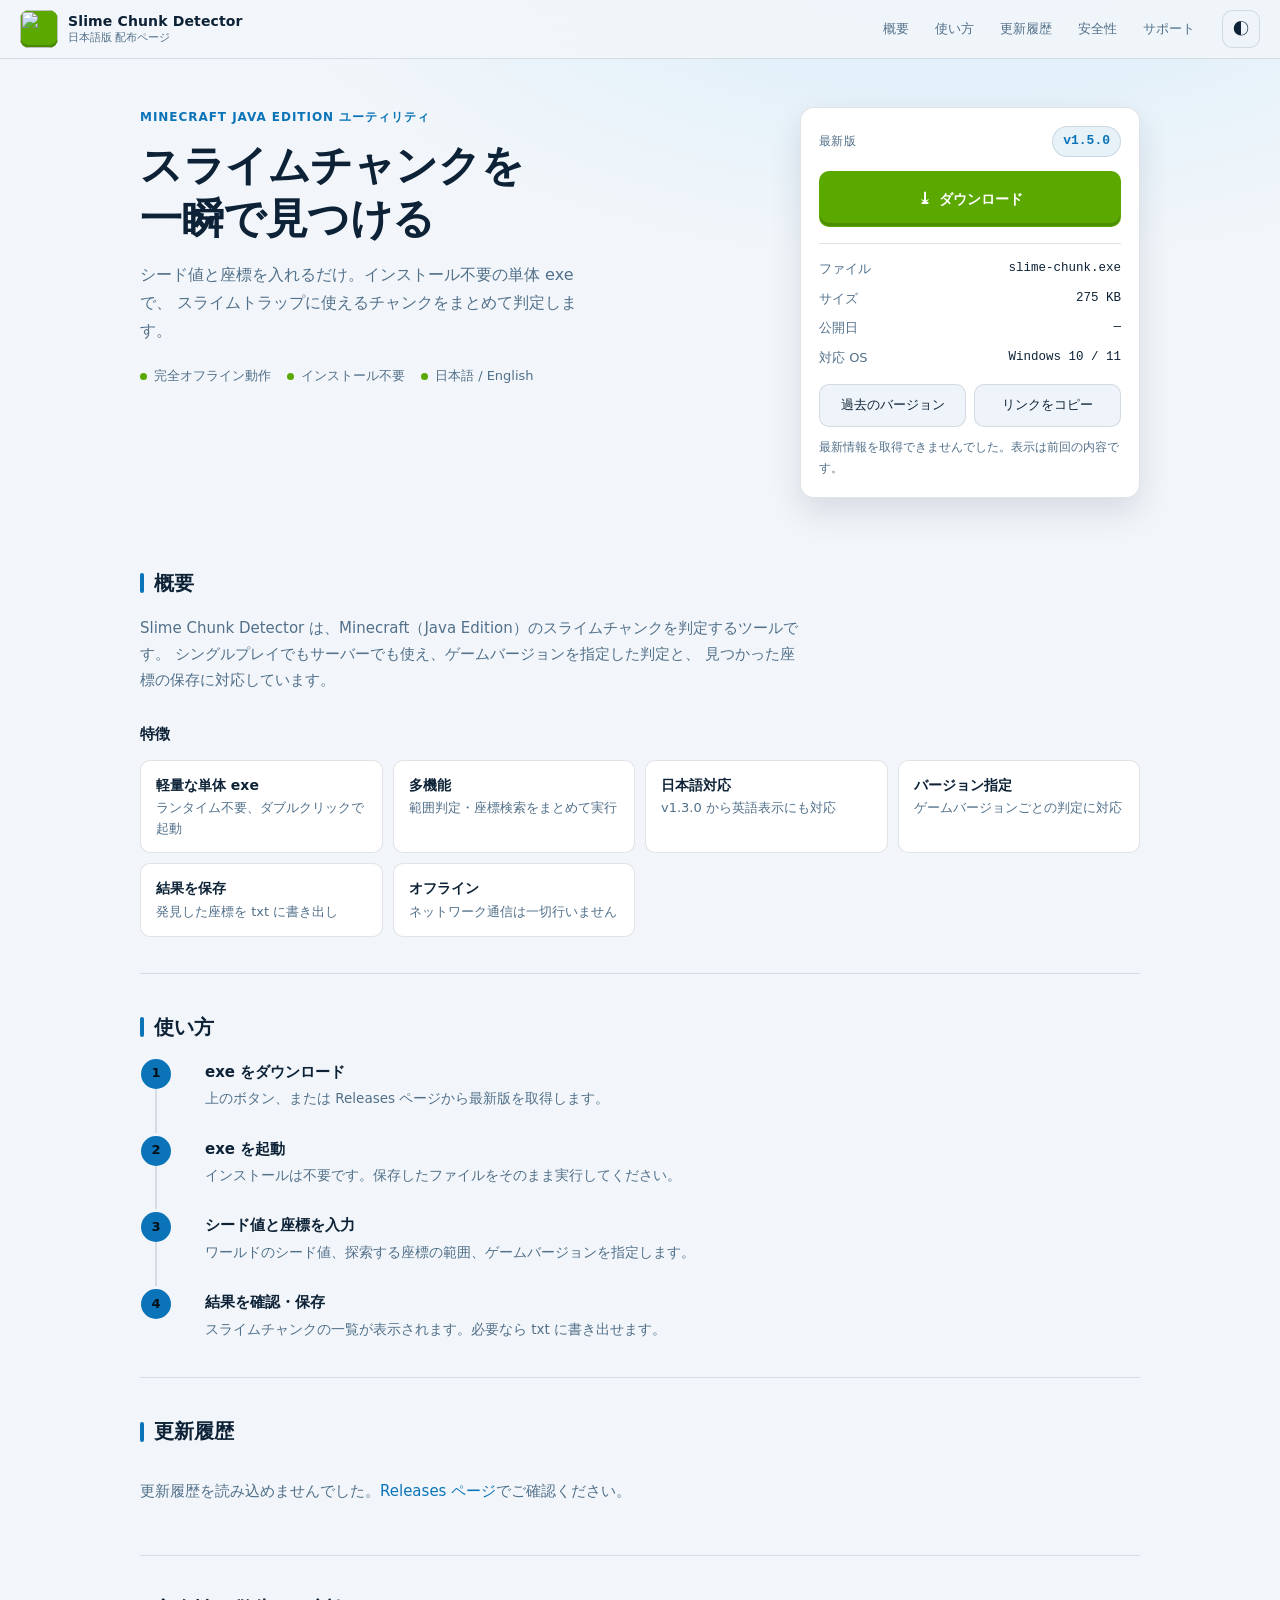
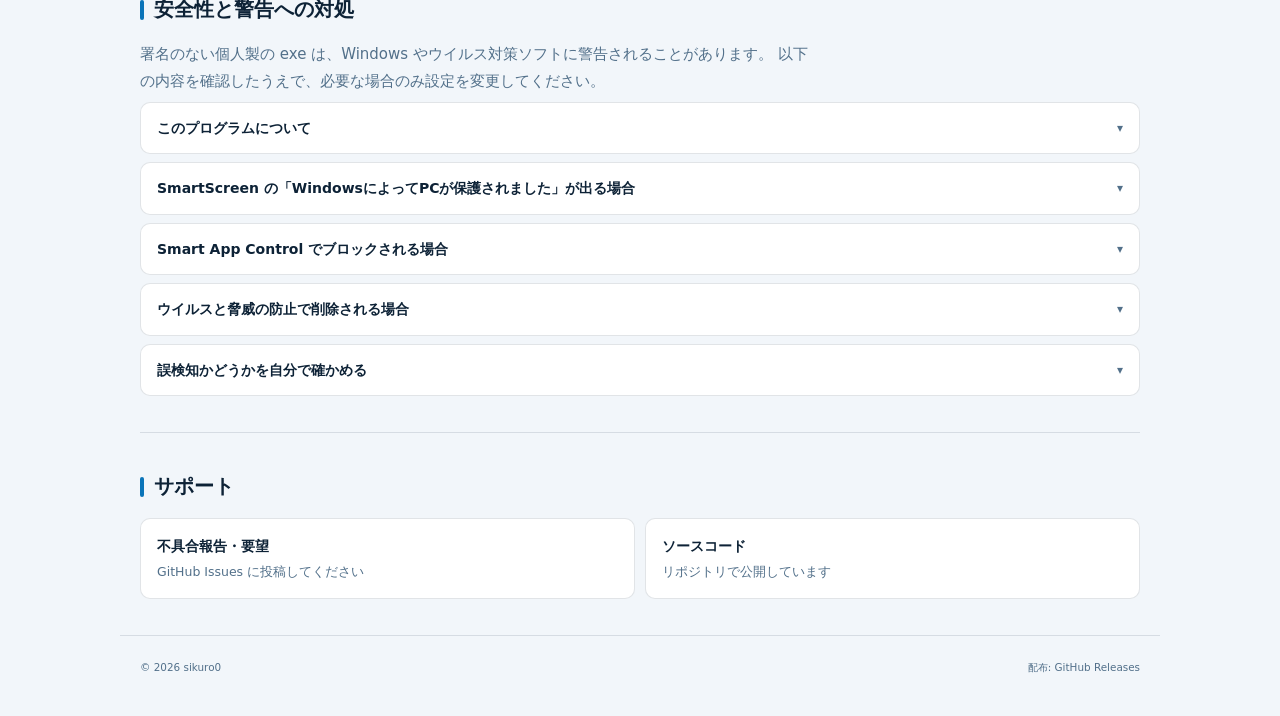
==== commit 607e9235: "Update index.html" ====
--- a/index.html
+++ b/index.html
@@ -17,6 +17,10 @@
   <meta property="og:site_name" content="Slime Chunk Detector 日本語版">
   <meta name="twitter:card" content="summary">
   <link rel="canonical" href="https://sikuro0.github.io/slime-chunk-Detector-java-ja_jp/">
+    <!-- アイコン -->
+  <link rel="icon" href="./assets/favicon.ico" sizes="32x32">
+  <link rel="icon" href="./assets/icon.svg" type="image/svg+xml">
+  <link rel="apple-touch-icon" href="./assets/apple-touch-icon.png">
 
   <link rel="preconnect" href="https://fonts.googleapis.com">
   <link rel="preconnect" href="https://fonts.gstatic.com" crossorigin>
@@ -32,7 +36,7 @@
      ============================================================ -->
 <header class="site-header">
   <a class="brand" href="#top">
-    <span class="brand-mark" aria-hidden="true">SC</span>
+    <img class="brand-mark" src="./assets/icon.svg" alt="" width="38" height="38">
     <span class="brand-text">
       <strong>Slime Chunk Detector</strong>
       <small>日本語版 配布ページ</small>
--- a/assets/style.css
+++ b/assets/style.css
@@ -0,0 +1,333 @@
+/* ============================================================
+   Slime Chunk Detector 配布ページ スタイル
+   色やサイズを変えたいときは、下の :root の変数だけ触れば
+   ページ全体に反映されます。
+   ============================================================ */
+
+:root {
+  /* ---- ダークテーマ（既定） ---- */
+  --bg:            #0a1626;
+  --bg-grad:       radial-gradient(1200px 600px at 75% -10%, #123a52 0%, transparent 60%);
+  --surface:       #0f2338;
+  --surface-2:     #14304a;
+  --border:        rgba(255, 255, 255, .09);
+  --border-strong: rgba(255, 255, 255, .16);
+  --text:          #e8f2fb;
+  --muted:         #9bb4cc;
+  --accent:        #35b6ff;
+  --accent-soft:   rgba(53, 182, 255, .14);
+  --go:            #a8e85c;
+  --go-text:       #0d2010;
+  --shadow:        0 18px 40px rgba(0, 0, 0, .45);
+
+  /* ---- 共通 ---- */
+  --radius:   14px;
+  --radius-s: 10px;
+  --wrap:     1040px;
+  --font:     "Noto Sans JP", system-ui, -apple-system, "Segoe UI", Roboto, sans-serif;
+  --font-pixel: "Press Start 2P", monospace;
+  --mono:     ui-monospace, SFMono-Regular, Menlo, Consolas, "Noto Sans Mono", monospace;
+}
+
+/* ---- ライトテーマ ---- */
+[data-theme="light"] {
+  --bg:            #f2f6fa;
+  --bg-grad:       radial-gradient(1200px 600px at 75% -10%, #d6ecfa 0%, transparent 60%);
+  --surface:       #ffffff;
+  --surface-2:     #eef4f9;
+  --border:        rgba(10, 35, 60, .12);
+  --border-strong: rgba(10, 35, 60, .22);
+  --text:          #0d2236;
+  --muted:         #52708a;
+  --accent:        #0b74b8;
+  --accent-soft:   rgba(11, 116, 184, .10);
+  --go:            #5aa800;
+  --go-text:       #ffffff;
+  --shadow:        0 14px 32px rgba(13, 34, 54, .12);
+}
+
+*, *::before, *::after { box-sizing: border-box; }
+
+html { scroll-behavior: smooth; scroll-padding-top: 76px; }
+@media (prefers-reduced-motion: reduce) { html { scroll-behavior: auto; } }
+
+body {
+  margin: 0;
+  font-family: var(--font);
+  font-size: 15px;
+  line-height: 1.75;
+  color: var(--text);
+  background: var(--bg-grad), var(--bg);
+  background-attachment: fixed;
+  -webkit-text-size-adjust: 100%;
+  padding-bottom: env(safe-area-inset-bottom);
+}
+
+a { color: var(--accent); text-decoration: none; }
+a:hover { text-decoration: underline; }
+:focus-visible { outline: 3px solid var(--accent); outline-offset: 2px; border-radius: 4px; }
+
+.skip-link {
+  position: absolute; left: -9999px; top: 0; z-index: 100;
+  background: var(--accent); color: #041018; padding: 10px 16px; border-radius: 0 0 8px 0;
+}
+.skip-link:focus { left: 0; }
+
+.wrap { max-width: var(--wrap); margin: 0 auto; padding: 0 20px; }
+.muted { color: var(--muted); }
+
+/* ============================================================
+   ヘッダー
+   ============================================================ */
+.site-header {
+  position: sticky; top: 0; z-index: 40;
+  display: flex; align-items: center; gap: 16px;
+  padding: 10px max(20px, env(safe-area-inset-left));
+  background: color-mix(in srgb, var(--bg) 85%, transparent);
+  backdrop-filter: blur(12px);
+  border-bottom: 1px solid var(--border);
+}
+.brand { display: flex; align-items: center; gap: 10px; color: var(--text); flex-shrink: 0; }
+.brand:hover { text-decoration: none; }
+.brand-mark {
+  width: 38px; height: 38px; display: grid; place-items: center; flex-shrink: 0;
+  font-family: var(--font-pixel); font-size: 11px;
+  color: var(--go-text); background: var(--go);
+  border-radius: 9px; box-shadow: inset 0 -3px 0 rgba(0, 0, 0, .18);
+}
+.brand-text { display: flex; flex-direction: column; line-height: 1.25; }
+.brand-text strong { font-size: 14px; letter-spacing: .01em; }
+.brand-text small { font-size: 11px; color: var(--muted); }
+
+.site-nav { display: flex; gap: 4px; margin-left: auto; }
+.site-nav a {
+  padding: 7px 11px; border-radius: 999px; font-size: 13px; color: var(--muted);
+}
+.site-nav a:hover { background: var(--accent-soft); color: var(--text); text-decoration: none; }
+
+.theme-toggle {
+  flex-shrink: 0; width: 38px; height: 38px; border-radius: 10px; cursor: pointer;
+  background: var(--surface-2); color: var(--text);
+  border: 1px solid var(--border); font-size: 16px; line-height: 1;
+}
+.theme-toggle:hover { border-color: var(--border-strong); }
+
+/* ============================================================
+   ヒーロー
+   ============================================================ */
+.hero {
+  max-width: var(--wrap); margin: 0 auto; padding: 48px 20px 32px;
+  display: grid; grid-template-columns: 1fr 340px; gap: 32px; align-items: start;
+}
+.eyebrow {
+  margin: 0 0 12px; font-size: 12px; letter-spacing: .08em; text-transform: uppercase;
+  color: var(--accent); font-weight: 700;
+}
+.hero h1 {
+  margin: 0 0 16px; font-size: clamp(28px, 5vw, 42px); line-height: 1.25;
+  font-weight: 700; letter-spacing: -.01em;
+}
+.lead { margin: 0 0 20px; font-size: 16px; color: var(--muted); max-width: 46ch; }
+
+.hero-badges { display: flex; flex-wrap: wrap; gap: 8px 16px; margin: 0; padding: 0; list-style: none; }
+.hero-badges li { display: flex; align-items: center; gap: 7px; font-size: 13px; color: var(--muted); }
+.hero-badges .dot { width: 7px; height: 7px; border-radius: 50%; background: var(--go); }
+
+/* ---- ダウンロードカード ---- */
+.download-card {
+  position: sticky; top: 72px;
+  background: var(--surface); border: 1px solid var(--border);
+  border-radius: var(--radius); box-shadow: var(--shadow); padding: 18px;
+}
+.dl-head { display: flex; align-items: center; justify-content: space-between; margin-bottom: 14px; }
+.dl-label { font-size: 12px; color: var(--muted); letter-spacing: .04em; }
+.chip {
+  font-family: var(--mono); font-size: 13px; font-weight: 700; color: var(--accent);
+  background: var(--accent-soft); border: 1px solid var(--border);
+  padding: 3px 10px; border-radius: 999px;
+}
+
+.btn {
+  display: inline-flex; align-items: center; justify-content: center; gap: 8px;
+  padding: 13px 18px; border-radius: var(--radius-s); border: 1px solid transparent;
+  font-family: inherit; font-size: 14px; font-weight: 700; cursor: pointer;
+  text-align: center; transition: transform .12s ease, filter .12s ease;
+}
+.btn:hover { text-decoration: none; filter: brightness(1.06); }
+.btn:active { transform: translateY(1px); }
+.btn-primary { width: 100%; background: var(--go); color: var(--go-text); box-shadow: inset 0 -3px 0 rgba(0, 0, 0, .16); }
+.btn-icon { font-size: 16px; }
+.btn-ghost {
+  flex: 1; padding: 9px 12px; font-size: 13px; font-weight: 500;
+  background: var(--surface-2); color: var(--text); border-color: var(--border);
+}
+.btn[aria-disabled="true"] { opacity: .55; pointer-events: none; }
+
+.dl-meta {
+  margin: 16px 0 0; padding: 14px 0 0; border-top: 1px solid var(--border);
+  display: grid; gap: 7px; font-size: 13px;
+}
+.dl-meta > div { display: flex; justify-content: space-between; gap: 12px; }
+.dl-meta dt { color: var(--muted); margin: 0; }
+.dl-meta dd { margin: 0; font-family: var(--mono); font-size: 12.5px; text-align: right; word-break: break-all; }
+
+.dl-actions { display: flex; gap: 8px; margin-top: 14px; }
+.dl-note { margin: 10px 0 0; font-size: 12px; color: var(--muted); min-height: 1em; }
+
+/* ============================================================
+   セクション
+   ============================================================ */
+.section { padding: 36px 0; border-top: 1px solid var(--border); }
+.section:first-child { border-top: 0; }
+.section h2 {
+  margin: 0 0 14px; font-size: 20px; font-weight: 700;
+  display: flex; align-items: center; gap: 10px;
+}
+.section h2::before {
+  content: ""; width: 4px; height: 20px; border-radius: 2px; background: var(--accent);
+}
+.section h3 { margin: 28px 0 12px; font-size: 15px; font-weight: 700; }
+.prose { margin: 0 0 4px; color: var(--muted); max-width: 70ch; }
+
+/* ---- 特徴 ---- */
+.feature-grid {
+  list-style: none; margin: 0; padding: 0;
+  display: grid; grid-template-columns: repeat(auto-fit, minmax(230px, 1fr)); gap: 10px;
+}
+.feature-grid li {
+  background: var(--surface); border: 1px solid var(--border); border-radius: var(--radius-s);
+  padding: 13px 15px; font-size: 13px; color: var(--muted); line-height: 1.6;
+}
+.feature-grid strong { display: block; color: var(--text); font-size: 14px; margin-bottom: 2px; }
+
+/* ---- 使い方 ---- */
+.steps { list-style: none; margin: 0; padding: 0; counter-reset: step; }
+.steps li {
+  counter-increment: step; position: relative;
+  padding: 0 0 22px 48px; border-left: 2px solid var(--border); margin-left: 15px;
+}
+.steps li:last-child { border-left-color: transparent; padding-bottom: 0; }
+.steps li::before {
+  content: counter(step);
+  position: absolute; left: -16px; top: 0;
+  width: 30px; height: 30px; display: grid; place-items: center;
+  background: var(--accent); color: #041018;
+  border-radius: 50%; font-size: 13px; font-weight: 700;
+}
+.steps h3 { margin: 3px 0 2px; font-size: 15px; }
+.steps p { margin: 0; color: var(--muted); font-size: 13.5px; }
+
+/* ---- 更新履歴 ---- */
+.changelog { display: grid; gap: 10px; }
+.release {
+  background: var(--surface); border: 1px solid var(--border); border-radius: var(--radius-s);
+  padding: 14px 16px;
+}
+.release-head { display: flex; align-items: center; gap: 10px; flex-wrap: wrap; margin-bottom: 8px; }
+.release-head .tag {
+  font-family: var(--mono); font-size: 13px; font-weight: 700; color: var(--text);
+}
+.release-head time { font-size: 12px; color: var(--muted); }
+.release-head .latest {
+  font-size: 11px; font-weight: 700; color: var(--go-text); background: var(--go);
+  padding: 1px 8px; border-radius: 999px;
+}
+.release-body { font-size: 13.5px; color: var(--muted); }
+.release-body p { margin: 0 0 6px; }
+.release-body ul { margin: 0; padding-left: 1.2em; }
+.release-body li { margin-bottom: 3px; }
+.release-body code {
+  font-family: var(--mono); font-size: .92em; background: var(--surface-2);
+  padding: .1em .35em; border-radius: 4px;
+}
+
+/* ---- アコーディオン ---- */
+.acc {
+  background: var(--surface); border: 1px solid var(--border);
+  border-radius: var(--radius-s); margin-top: 8px; overflow: hidden;
+}
+.acc > summary {
+  cursor: pointer; padding: 13px 16px; font-size: 14px; font-weight: 700; color: var(--text);
+  display: flex; align-items: center; justify-content: space-between; gap: 12px;
+  list-style: none;
+}
+.acc > summary::-webkit-details-marker { display: none; }
+.acc > summary::after {
+  content: "▾"; color: var(--muted); font-size: 12px; transition: transform .18s ease; flex-shrink: 0;
+}
+.acc[open] > summary::after { transform: rotate(180deg); }
+.acc[open] > summary { border-bottom: 1px solid var(--border); }
+.acc > summary:hover { background: var(--surface-2); }
+.acc-body { padding: 14px 16px; font-size: 13.5px; color: var(--muted); }
+.acc-body > :first-child { margin-top: 0; }
+.acc-body > :last-child { margin-bottom: 0; }
+.acc-body ol, .acc-body ul { padding-left: 1.3em; margin: 8px 0; }
+.acc-body li { margin-bottom: 4px; }
+.acc-body strong { color: var(--text); }
+.acc-body .note {
+  margin: 12px 0 0; padding: 9px 12px; font-size: 12.5px;
+  background: var(--accent-soft); border-left: 3px solid var(--accent); border-radius: 0 6px 6px 0;
+}
+
+/* ---- サポートリンク ---- */
+.link-cards { display: grid; grid-template-columns: repeat(auto-fit, minmax(230px, 1fr)); gap: 10px; }
+.link-card {
+  display: flex; flex-direction: column; gap: 2px; padding: 15px 16px;
+  background: var(--surface); border: 1px solid var(--border); border-radius: var(--radius-s);
+  color: var(--text);
+}
+.link-card:hover { border-color: var(--accent); text-decoration: none; }
+.link-card strong { font-size: 14px; }
+.link-card span { font-size: 12.5px; color: var(--muted); }
+
+/* ============================================================
+   フッター / モバイルバー
+   ============================================================ */
+.site-footer {
+  max-width: var(--wrap); margin: 0 auto; padding: 22px 20px 40px;
+  display: flex; gap: 12px; flex-wrap: wrap;
+  border-top: 1px solid var(--border); color: var(--muted); font-size: 12.5px;
+}
+.site-footer small:last-child { margin-left: auto; }
+
+.mobile-bar {
+  position: fixed; left: 0; right: 0; bottom: 0; z-index: 45;
+  display: flex; align-items: center; gap: 12px;
+  padding: 10px 14px calc(10px + env(safe-area-inset-bottom));
+  background: color-mix(in srgb, var(--bg) 92%, transparent);
+  backdrop-filter: blur(12px); border-top: 1px solid var(--border);
+}
+.mobile-bar[hidden] { display: none; }
+.mobile-bar-info { display: flex; flex-direction: column; line-height: 1.3; font-size: 12px; }
+.mobile-bar-info strong { font-size: 11px; color: var(--muted); font-weight: 500; }
+.mobile-bar-info span { font-family: var(--mono); font-weight: 700; }
+.mobile-bar .btn-primary { width: auto; margin-left: auto; padding: 11px 20px; }
+
+.noscript {
+  margin: 16px 20px; padding: 14px 16px; font-size: 13px;
+  background: var(--surface); border: 1px solid var(--accent); border-radius: var(--radius-s);
+}
+
+/* ============================================================
+   レスポンシブ
+   ============================================================ */
+@media (max-width: 900px) {
+  .site-nav { display: none; }
+  .hero { grid-template-columns: 1fr; padding: 32px 20px 24px; gap: 24px; }
+  .download-card { position: static; }
+}
+
+@media (max-width: 600px) {
+  body { font-size: 14.5px; }
+  .hero { padding: 24px 16px 20px; }
+  .hero h1 { font-size: 26px; }
+  .wrap { padding: 0 16px; }
+  .section { padding: 28px 0; }
+  .site-footer { padding: 20px 16px 96px; }
+  .dl-meta dd { font-size: 12px; }
+  main { padding-bottom: 72px; }
+}
+
+@media print {
+  .site-header, .mobile-bar, .theme-toggle, .dl-actions { display: none; }
+}
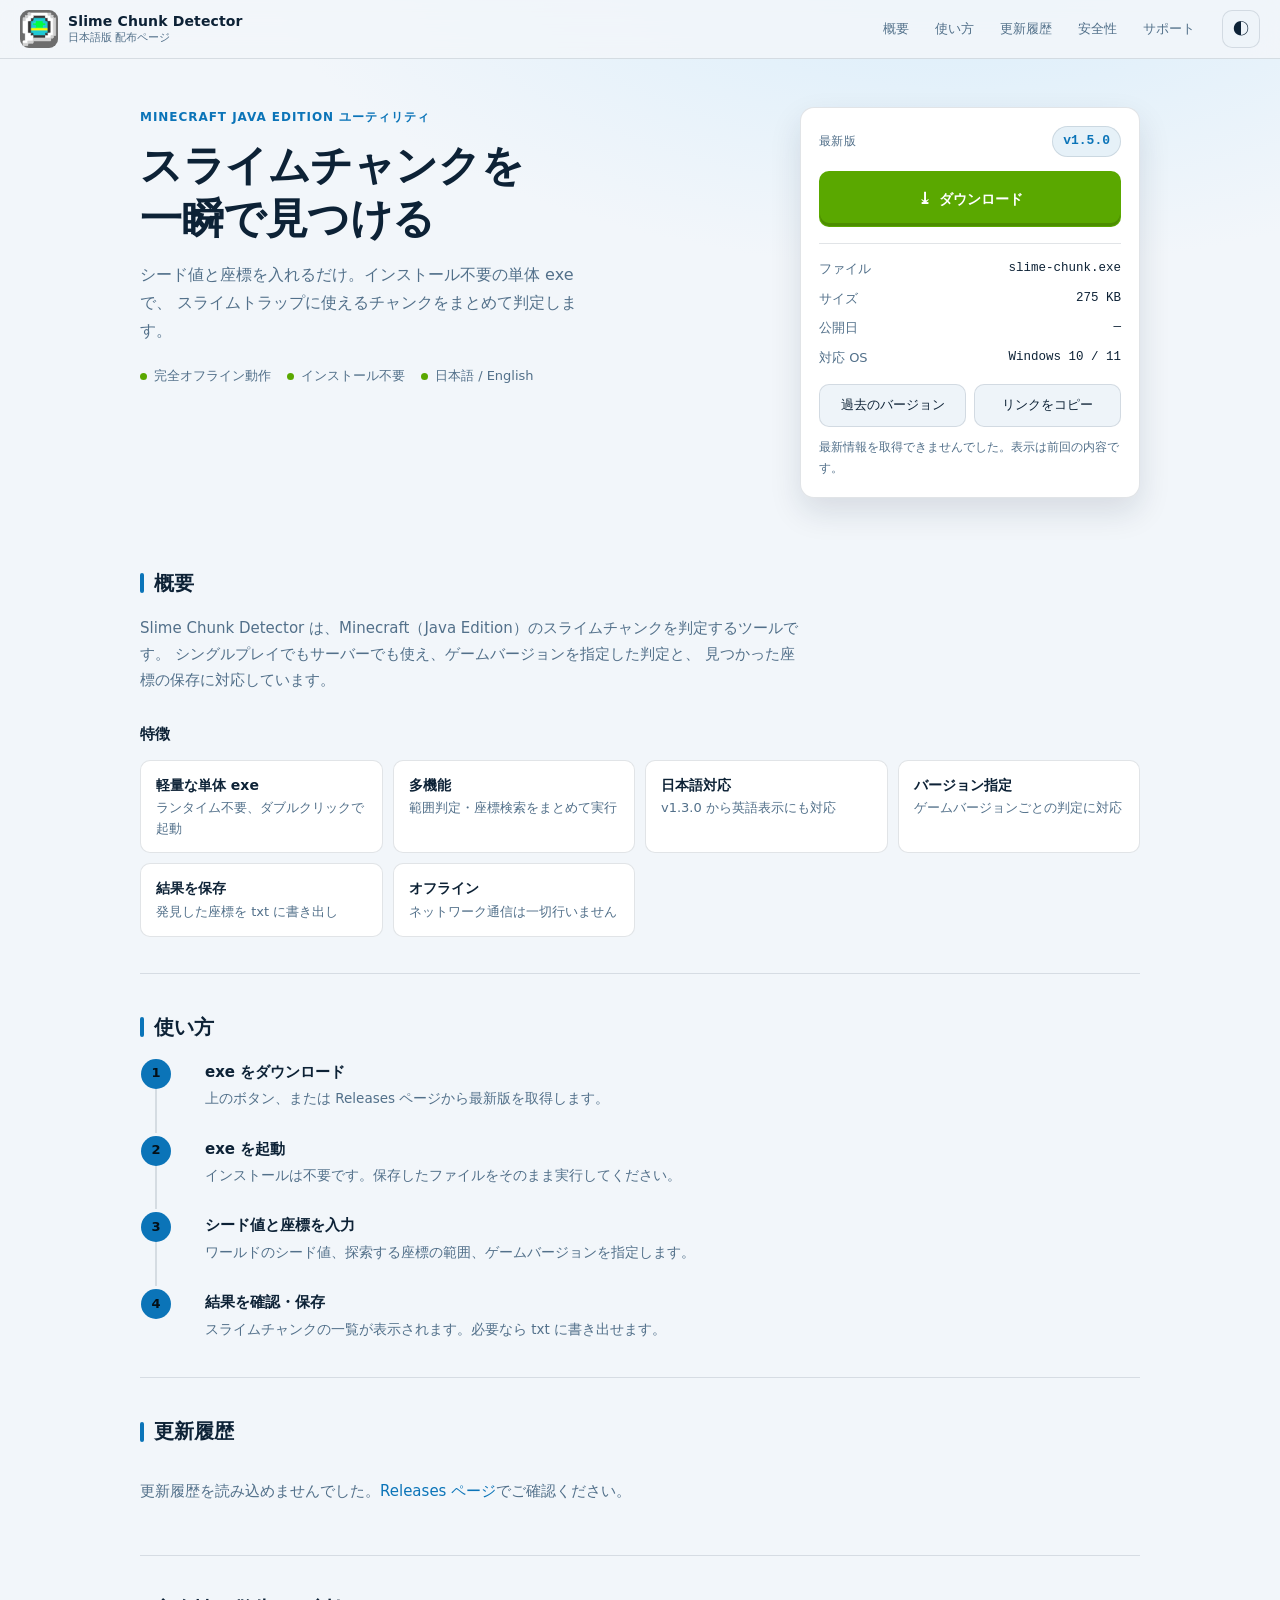
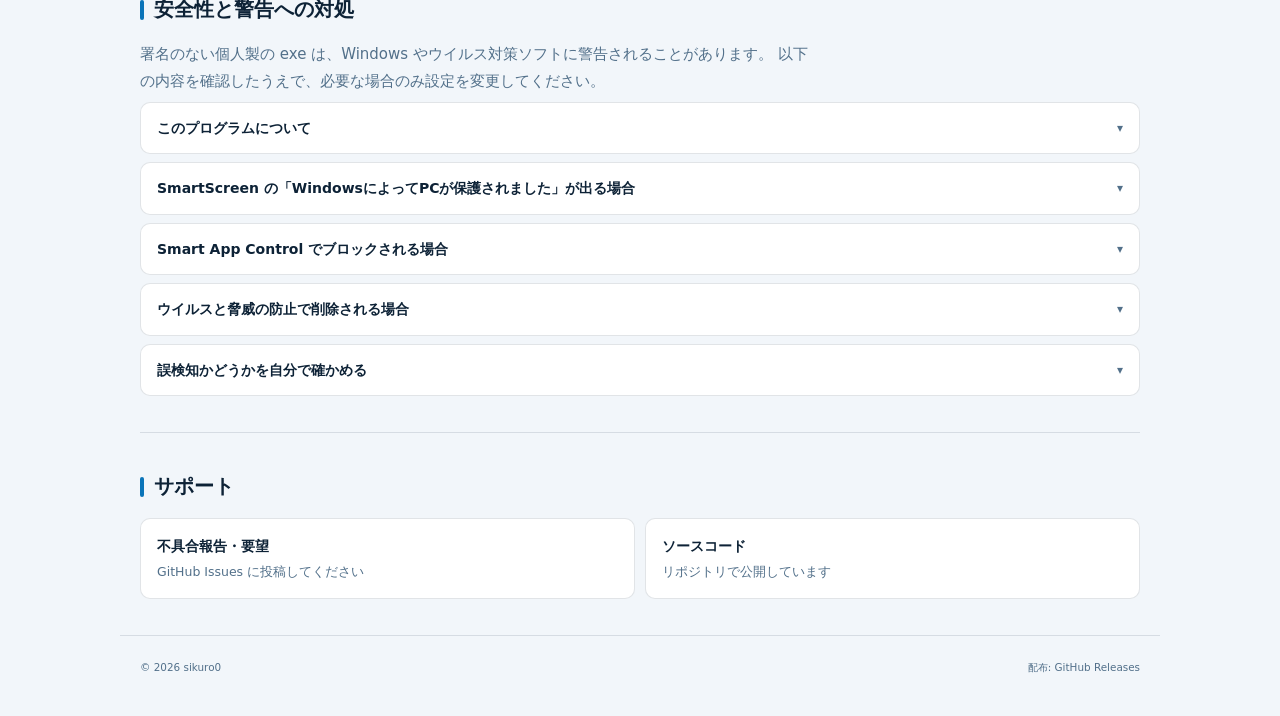
==== commit 93631087: "Update index.html" ====
--- a/index.html
+++ b/index.html
@@ -21,6 +21,7 @@
   <link rel="icon" href="./assets/favicon.ico" sizes="32x32">
   <link rel="icon" href="./assets/icon.svg" type="image/svg+xml">
   <link rel="apple-touch-icon" href="./assets/apple-touch-icon.png">
+  <link rel="icon" href="./assets/icon-192.png" type="image/png" sizes="192x192">
 
   <link rel="preconnect" href="https://fonts.googleapis.com">
   <link rel="preconnect" href="https://fonts.gstatic.com" crossorigin>
--- a/assets/style.css
+++ b/assets/style.css
@@ -98,6 +98,7 @@
 .brand-text { display: flex; flex-direction: column; line-height: 1.25; }
 .brand-text strong { font-size: 14px; letter-spacing: .01em; }
 .brand-text small { font-size: 11px; color: var(--muted); }
+img.brand-mark { background: none; box-shadow: none; object-fit: contain; }
 
 .site-nav { display: flex; gap: 4px; margin-left: auto; }
 .site-nav a {
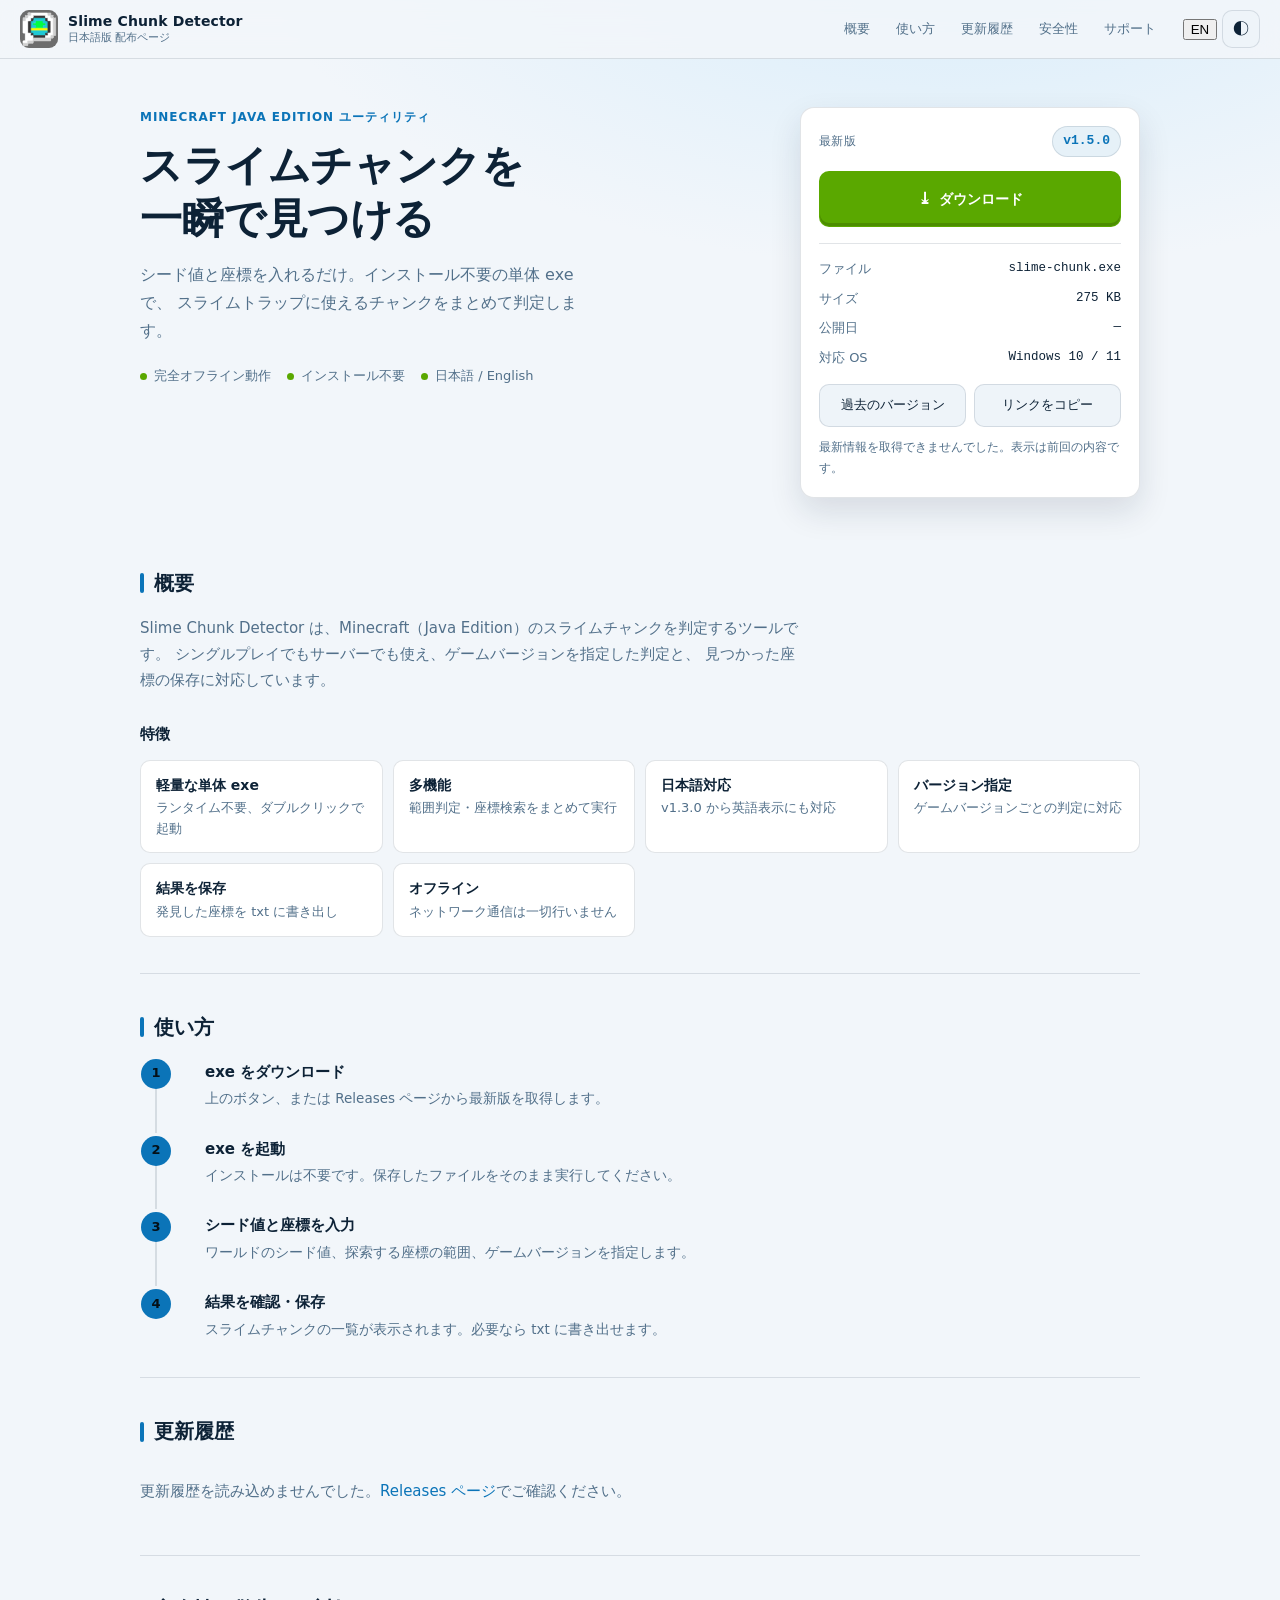
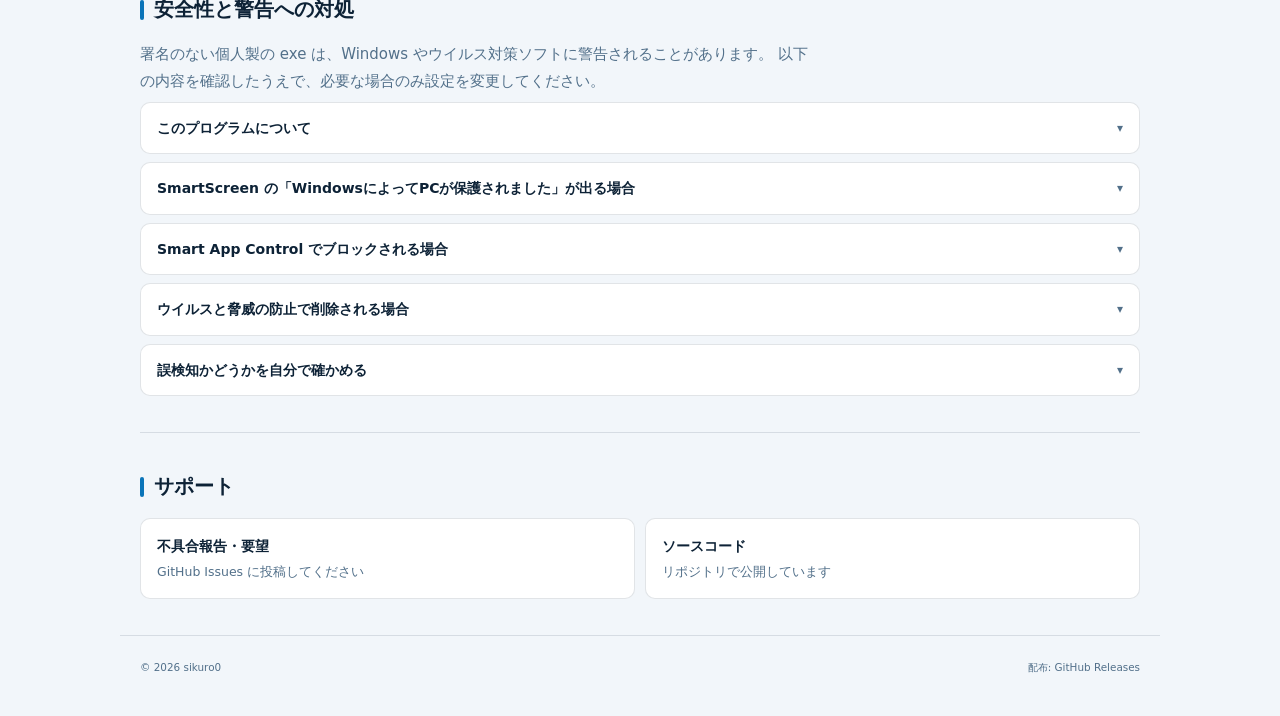
==== commit 01f72e86: "Add files via upload" ====
--- a/index.html
+++ b/index.html
@@ -3,9 +3,16 @@
 <head>
   <meta charset="utf-8">
   <meta name="viewport" content="width=device-width,initial-scale=1,viewport-fit=cover">
+
+  <!-- ============================================================
+       ページ内の文章は assets/i18n.js から差し替えられます。
+       文章を直すときは i18n.js のほうを編集してください。
+       （このHTML内の日本語は、JSが読み込めなかったときの保険です）
+       ============================================================ -->
+
   <title>Slime Chunk Detector 日本語版 | Minecraft スライムチャンク判定ツール</title>
   <meta name="description" content="Minecraft（マイクラ）のシード値と座標から、スライムチャンクを高速に自動判定する軽量ツールです。オフライン動作・日本語対応。GitHub Releases から無料でダウンロードできます。">
-  <meta name="keywords" content="Minecraft, マイクラ, スライムチャンク, Slime Chunk Detector, スライムトラップ, シード値, ダウンロード, 日本語">
+  <meta name="keywords" content="Minecraft, マイクラ, スライムチャンク, Slime Chunk Detector, slime chunk finder, スライムトラップ, シード値, ダウンロード">
   <meta name="robots" content="index,follow">
   <meta name="theme-color" content="#0a1626">
 
@@ -13,15 +20,21 @@
   <meta property="og:title" content="Slime Chunk Detector 日本語版 - ダウンロード">
   <meta property="og:description" content="Minecraft用のスライムチャンク判定ツール。オフラインで動作する軽量実行ファイルを GitHub Releases からダウンロードできます。">
   <meta property="og:type" content="website">
-  <meta property="og:url" content="https://sikuro0.github.io/slime-chunk-Detector-java-ja_jp/">
-  <meta property="og:site_name" content="Slime Chunk Detector 日本語版">
+  <meta property="og:url" content="https://sikuro0.github.io/slime-chunk-Detector/">
+  <meta property="og:site_name" content="Slime Chunk Detector">
   <meta name="twitter:card" content="summary">
-  <link rel="canonical" href="https://sikuro0.github.io/slime-chunk-Detector-java-ja_jp/">
-    <!-- アイコン -->
+  <link rel="canonical" href="https://sikuro0.github.io/slime-chunk-Detector/">
+
+  <!-- 日本語ページと英語ページを同一URLで出し分けていることの明示 -->
+  <link rel="alternate" hreflang="ja" href="https://sikuro0.github.io/slime-chunk-Detector/">
+  <link rel="alternate" hreflang="en" href="https://sikuro0.github.io/slime-chunk-Detector/">
+  <link rel="alternate" hreflang="x-default" href="https://sikuro0.github.io/slime-chunk-Detector/">
+
+  <!-- アイコン -->
   <link rel="icon" href="./assets/favicon.ico" sizes="32x32">
   <link rel="icon" href="./assets/icon.svg" type="image/svg+xml">
+  <link rel="icon" href="./assets/icon-192.png" type="image/png" sizes="192x192">
   <link rel="apple-touch-icon" href="./assets/apple-touch-icon.png">
-  <link rel="icon" href="./assets/icon-192.png" type="image/png" sizes="192x192">
 
   <link rel="preconnect" href="https://fonts.googleapis.com">
   <link rel="preconnect" href="https://fonts.gstatic.com" crossorigin>
@@ -30,7 +43,7 @@
   <link rel="stylesheet" href="./assets/style.css">
 </head>
 <body>
-<a class="skip-link" href="#main">本文へスキップ</a>
+<a class="skip-link" href="#main" data-i18n="skip">本文へスキップ</a>
 
 <!-- ============================================================
      ヘッダー（固定）
@@ -40,22 +53,26 @@
     <img class="brand-mark" src="./assets/icon.svg" alt="" width="38" height="38">
     <span class="brand-text">
       <strong>Slime Chunk Detector</strong>
-      <small>日本語版 配布ページ</small>
+      <small data-i18n="brand.sub">日本語版 配布ページ</small>
     </span>
   </a>
 
-  <nav class="site-nav" aria-label="ページ内リンク">
-    <a href="#overview">概要</a>
-    <a href="#usage">使い方</a>
-    <a href="#changelog">更新履歴</a>
-    <a href="#safety">安全性</a>
-    <a href="#support">サポート</a>
+  <nav class="site-nav" aria-label="Section links">
+    <a href="#overview"  data-i18n="nav.overview">概要</a>
+    <a href="#usage"     data-i18n="nav.usage">使い方</a>
+    <a href="#changelog" data-i18n="nav.changelog">更新履歴</a>
+    <a href="#safety"    data-i18n="nav.safety">安全性</a>
+    <a href="#support"   data-i18n="nav.support">サポート</a>
   </nav>
 
-  <button class="theme-toggle" id="themeToggle" type="button"
-          aria-label="配色を切り替える" title="配色を切り替える">
-    <span class="theme-icon" aria-hidden="true">◐</span>
-  </button>
+  <div class="header-actions">
+    <button class="lang-toggle" id="langToggle" type="button" data-i18n-aria="lang.aria">
+      <span id="langLabel" data-i18n="lang.other">EN</span>
+    </button>
+    <button class="theme-toggle" id="themeToggle" type="button" data-i18n-aria="theme.aria">
+      <span aria-hidden="true">◐</span>
+    </button>
+  </div>
 </header>
 
 <main id="main">
@@ -65,42 +82,42 @@
        ============================================================ -->
   <section class="hero" id="top">
     <div class="hero-body">
-      <p class="eyebrow">Minecraft Java Edition ユーティリティ</p>
-      <h1>スライムチャンクを<br>一瞬で見つける</h1>
-      <p class="lead">
+      <p class="eyebrow" data-i18n="hero.eyebrow">Minecraft Java Edition ユーティリティ</p>
+      <h1 data-i18n="hero.title">スライムチャンクを<br>一瞬で見つける</h1>
+      <p class="lead" data-i18n="hero.lead">
         シード値と座標を入れるだけ。インストール不要の単体 exe で、
         スライムトラップに使えるチャンクをまとめて判定します。
       </p>
 
       <ul class="hero-badges">
-        <li><span class="dot"></span>完全オフライン動作</li>
-        <li><span class="dot"></span>インストール不要</li>
-        <li><span class="dot"></span>日本語 / English</li>
+        <li><span class="dot"></span><span data-i18n="hero.badge1">完全オフライン動作</span></li>
+        <li><span class="dot"></span><span data-i18n="hero.badge2">インストール不要</span></li>
+        <li><span class="dot"></span><span data-i18n="hero.badge3">日本語 / English</span></li>
       </ul>
     </div>
 
     <!-- ダウンロードカード：中身は GitHub Releases から自動更新されます -->
     <div class="download-card" id="downloadCard">
       <div class="dl-head">
-        <span class="dl-label">最新版</span>
-        <span class="chip" id="dlVersion">読み込み中…</span>
+        <span class="dl-label" data-i18n="dl.label">最新版</span>
+        <span class="chip" id="dlVersion">…</span>
       </div>
 
       <a class="btn btn-primary" id="downloadBtn" href="#" rel="noopener">
         <span class="btn-icon" aria-hidden="true">⤓</span>
-        <span>ダウンロード</span>
+        <span data-i18n="dl.button">ダウンロード</span>
       </a>
 
       <dl class="dl-meta">
-        <div><dt>ファイル</dt><dd id="dlFileName">—</dd></div>
-        <div><dt>サイズ</dt><dd id="dlSize">—</dd></div>
-        <div><dt>公開日</dt><dd id="dlDate">—</dd></div>
-        <div><dt>対応 OS</dt><dd>Windows 10 / 11</dd></div>
+        <div><dt data-i18n="dl.file">ファイル</dt><dd id="dlFileName">—</dd></div>
+        <div><dt data-i18n="dl.size">サイズ</dt><dd id="dlSize">—</dd></div>
+        <div><dt data-i18n="dl.date">公開日</dt><dd id="dlDate">—</dd></div>
+        <div><dt data-i18n="dl.os">対応 OS</dt><dd data-i18n="dl.osValue">Windows 10 / 11</dd></div>
       </dl>
 
       <div class="dl-actions">
-        <a class="btn btn-ghost" id="releasesLink" href="#" target="_blank" rel="noopener">過去のバージョン</a>
-        <button class="btn btn-ghost" id="copyLinkBtn" type="button">リンクをコピー</button>
+        <a class="btn btn-ghost" id="releasesLink" href="#" target="_blank" rel="noopener" data-i18n="dl.past">過去のバージョン</a>
+        <button class="btn btn-ghost" id="copyLinkBtn" type="button" data-i18n="dl.copy">リンクをコピー</button>
       </div>
 
       <p class="dl-note" id="dlNote" role="status"></p>
@@ -113,22 +130,22 @@
          概要・特徴
          ============================================================ -->
     <section class="section" id="overview">
-      <h2>概要</h2>
-      <p class="prose">
+      <h2 data-i18n="overview.h2">概要</h2>
+      <p class="prose" data-i18n="overview.body">
         Slime Chunk Detector は、Minecraft（Java Edition）のスライムチャンクを判定するツールです。
         シングルプレイでもサーバーでも使え、ゲームバージョンを指定した判定と、
         見つかった座標の保存に対応しています。
       </p>
 
-      <h3>特徴</h3>
-      <!-- ▼ 項目を増やしたいときは <li> を足すだけです -->
+      <h3 data-i18n="overview.h3">特徴</h3>
+      <!-- ▼ 項目を増やすときは <li> を足し、i18n.js に featN.t / featN.d を追加 -->
       <ul class="feature-grid">
-        <li><strong>軽量な単体 exe</strong>ランタイム不要、ダブルクリックで起動</li>
-        <li><strong>多機能</strong>範囲判定・座標検索をまとめて実行</li>
-        <li><strong>日本語対応</strong>v1.3.0 から英語表示にも対応</li>
-        <li><strong>バージョン指定</strong>ゲームバージョンごとの判定に対応</li>
-        <li><strong>結果を保存</strong>発見した座標を txt に書き出し</li>
-        <li><strong>オフライン</strong>ネットワーク通信は一切行いません</li>
+        <li><strong data-i18n="feat1.t">軽量な単体 exe</strong><span data-i18n="feat1.d">ランタイム不要、ダブルクリックで起動</span></li>
+        <li><strong data-i18n="feat2.t">多機能</strong><span data-i18n="feat2.d">範囲判定・座標検索をまとめて実行</span></li>
+        <li><strong data-i18n="feat3.t">日本語対応</strong><span data-i18n="feat3.d">v1.3.0 から英語表示にも対応</span></li>
+        <li><strong data-i18n="feat4.t">バージョン指定</strong><span data-i18n="feat4.d">ゲームバージョンごとの判定に対応</span></li>
+        <li><strong data-i18n="feat5.t">結果を保存</strong><span data-i18n="feat5.d">発見した座標を txt に書き出し</span></li>
+        <li><strong data-i18n="feat6.t">オフライン</strong><span data-i18n="feat6.d">ネットワーク通信は一切行いません</span></li>
       </ul>
     </section>
 
@@ -136,35 +153,34 @@
          使い方
          ============================================================ -->
     <section class="section" id="usage">
-      <h2>使い方</h2>
-      <!-- ▼ 手順を増やしたいときは <li> を足すだけです -->
+      <h2 data-i18n="usage.h2">使い方</h2>
       <ol class="steps">
         <li>
-          <h3>exe をダウンロード</h3>
-          <p>上のボタン、または Releases ページから最新版を取得します。</p>
-        </li>
-        <li>
-          <h3>exe を起動</h3>
-          <p>インストールは不要です。保存したファイルをそのまま実行してください。</p>
-        </li>
-        <li>
-          <h3>シード値と座標を入力</h3>
-          <p>ワールドのシード値、探索する座標の範囲、ゲームバージョンを指定します。</p>
-        </li>
-        <li>
-          <h3>結果を確認・保存</h3>
-          <p>スライムチャンクの一覧が表示されます。必要なら txt に書き出せます。</p>
+          <h3 data-i18n="step1.t">exe をダウンロード</h3>
+          <p data-i18n="step1.d">上のボタン、または Releases ページから最新版を取得します。</p>
+        </li>
+        <li>
+          <h3 data-i18n="step2.t">exe を起動</h3>
+          <p data-i18n="step2.d">インストールは不要です。保存したファイルをそのまま実行してください。</p>
+        </li>
+        <li>
+          <h3 data-i18n="step3.t">シード値と座標を入力</h3>
+          <p data-i18n="step3.d">ワールドのシード値、探索する座標の範囲、ゲームバージョンを指定します。</p>
+        </li>
+        <li>
+          <h3 data-i18n="step4.t">結果を確認・保存</h3>
+          <p data-i18n="step4.d">スライムチャンクの一覧が表示されます。必要なら txt に書き出せます。</p>
         </li>
       </ol>
     </section>
 
     <!-- ============================================================
-         更新履歴（GitHub Releases から自動生成 / 編集不要）
+         更新履歴（GitHub Releases のタイトルと公開日を自動表示）
          ============================================================ -->
     <section class="section" id="changelog">
-      <h2>更新履歴</h2>
+      <h2 data-i18n="changelog.h2">更新履歴</h2>
       <div id="changelogList" class="changelog">
-        <p class="muted">読み込み中…</p>
+        <p class="muted" data-i18n="changelog.loading">読み込み中…</p>
       </div>
     </section>
 
@@ -172,68 +188,50 @@
          安全性と警告への対処
          ============================================================ -->
     <section class="section" id="safety">
-      <h2>安全性と警告への対処</h2>
-      <p class="prose">
+      <h2 data-i18n="safety.h2">安全性と警告への対処</h2>
+      <p class="prose" data-i18n="safety.lead">
         署名のない個人製の exe は、Windows やウイルス対策ソフトに警告されることがあります。
         以下の内容を確認したうえで、必要な場合のみ設定を変更してください。
       </p>
 
-      <!-- ▼ 項目を増やしたいときは <details> ブロックをコピーして足すだけです -->
-      <details class="acc">
-        <summary>このプログラムについて</summary>
-        <div class="acc-body">
-          <p>シード値からスライムチャンクを判定するだけの単機能ツールです。<strong>ネットワーク接続は行いません</strong>。ソースコードは GitHub リポジトリで公開しています。</p>
-        </div>
-      </details>
-
-      <details class="acc">
-        <summary>SmartScreen の「WindowsによってPCが保護されました」が出る場合</summary>
-        <div class="acc-body">
-          <ol>
-            <li>警告画面の「詳細情報」をクリック</li>
-            <li>表示された「実行」をクリック</li>
-          </ol>
-          <p class="note">ダウンロード数が少ない新しいファイルに出る警告です。配布元が信頼できるかを必ず確認してください。</p>
-        </div>
-      </details>
-
-      <details class="acc">
-        <summary>Smart App Control でブロックされる場合</summary>
-        <div class="acc-body">
-          <p>Windows 11 の Smart App Control は、署名されていない実行ファイルをブロックすることがあります。</p>
-          <ol>
-            <li>「Windows セキュリティ」を開く</li>
-            <li>「アプリとブラウザー コントロール」を選択</li>
-            <li>「Smart App Control の設定」を開く</li>
-            <li>「オフ」に切り替える（再起動が必要）</li>
-          </ol>
-          <p class="note">Windows の保護機能のため、自己責任で設定してください。一度オフにすると再度オンにはできません。</p>
-        </div>
-      </details>
-
-      <details class="acc">
-        <summary>ウイルスと脅威の防止で削除される場合</summary>
-        <div class="acc-body">
-          <ol>
-            <li>「Windows セキュリティ」を開く</li>
-            <li>「ウイルスと脅威の防止」を選択</li>
-            <li>「設定の管理」をクリック</li>
-            <li>「除外の追加または削除」を選択</li>
-            <li>「除外の追加」→「ファイル」から exe を指定</li>
-          </ol>
-          <p class="note">除外設定はセキュリティを弱める可能性があるため、必要な場合のみ設定してください。</p>
-        </div>
-      </details>
-
-      <details class="acc">
-        <summary>誤検知かどうかを自分で確かめる</summary>
-        <div class="acc-body">
-          <ul>
-            <li>VirusTotal にファイルをアップロードしてスキャン結果を確認する</li>
-            <li>GitHub のソースコードを読んで動作を確認する</li>
-            <li>必要であればベンダーに誤検知として報告する</li>
-          </ul>
-          <p class="note">疑わしい点があれば実行を中止し、Issue でご相談ください。</p>
+      <!-- ▼ 項目を増やすときは <details> を足し、i18n.js に saN.* を追加 -->
+      <details class="acc">
+        <summary data-i18n="sa1.s">このプログラムについて</summary>
+        <div class="acc-body">
+          <p data-i18n="sa1.p">シード値からスライムチャンクを判定するだけの単機能ツールです。<strong>ネットワーク接続は行いません</strong>。ソースコードは GitHub リポジトリで公開しています。</p>
+        </div>
+      </details>
+
+      <details class="acc">
+        <summary data-i18n="sa2.s">SmartScreen の「WindowsによってPCが保護されました」が出る場合</summary>
+        <div class="acc-body">
+          <ol data-i18n="sa2.list"><li>警告画面の「詳細情報」をクリック</li><li>表示された「実行」をクリック</li></ol>
+          <p class="note" data-i18n="sa2.note">ダウンロード数が少ない新しいファイルに出る警告です。配布元が信頼できるかを必ず確認してください。</p>
+        </div>
+      </details>
+
+      <details class="acc">
+        <summary data-i18n="sa3.s">Smart App Control でブロックされる場合</summary>
+        <div class="acc-body">
+          <p data-i18n="sa3.p">Windows 11 の Smart App Control は、署名されていない実行ファイルをブロックすることがあります。</p>
+          <ol data-i18n="sa3.list"><li>「Windows セキュリティ」を開く</li><li>「アプリとブラウザー コントロール」を選択</li><li>「Smart App Control の設定」を開く</li><li>「オフ」に切り替える（再起動が必要）</li></ol>
+          <p class="note" data-i18n="sa3.note">Windows の保護機能のため、自己責任で設定してください。一度オフにすると再度オンにはできません。</p>
+        </div>
+      </details>
+
+      <details class="acc">
+        <summary data-i18n="sa4.s">ウイルスと脅威の防止で削除される場合</summary>
+        <div class="acc-body">
+          <ol data-i18n="sa4.list"><li>「Windows セキュリティ」を開く</li><li>「ウイルスと脅威の防止」を選択</li><li>「設定の管理」をクリック</li><li>「除外の追加または削除」を選択</li><li>「除外の追加」→「ファイル」から exe を指定</li></ol>
+          <p class="note" data-i18n="sa4.note">除外設定はセキュリティを弱める可能性があるため、必要な場合のみ設定してください。</p>
+        </div>
+      </details>
+
+      <details class="acc">
+        <summary data-i18n="sa5.s">誤検知かどうかを自分で確かめる</summary>
+        <div class="acc-body">
+          <ul data-i18n="sa5.list"><li>VirusTotal にファイルをアップロードしてスキャン結果を確認する</li><li>GitHub のソースコードを読んで動作を確認する</li><li>必要であればベンダーに誤検知として報告する</li></ul>
+          <p class="note" data-i18n="sa5.note">疑わしい点があれば実行を中止し、Issue でご相談ください。</p>
         </div>
       </details>
     </section>
@@ -242,15 +240,15 @@
          サポート
          ============================================================ -->
     <section class="section" id="support">
-      <h2>サポート</h2>
+      <h2 data-i18n="support.h2">サポート</h2>
       <div class="link-cards">
         <a class="link-card" id="issuesLink" href="#" target="_blank" rel="noopener">
-          <strong>不具合報告・要望</strong>
-          <span>GitHub Issues に投稿してください</span>
+          <strong data-i18n="support.c1t">不具合報告・要望</strong>
+          <span data-i18n="support.c1d">GitHub Issues に投稿してください</span>
         </a>
         <a class="link-card" id="repoLink" href="#" target="_blank" rel="noopener">
-          <strong>ソースコード</strong>
-          <span>リポジトリで公開しています</span>
+          <strong data-i18n="support.c2t">ソースコード</strong>
+          <span data-i18n="support.c2d">リポジトリで公開しています</span>
         </a>
       </div>
     </section>
@@ -260,26 +258,27 @@
 
 <footer class="site-footer">
   <small id="footerCopyright">© 2026 sikuro0</small>
-  <small>配布: GitHub Releases</small>
+  <small data-i18n="footer.dist">配布: GitHub Releases</small>
 </footer>
 
 <!-- モバイル用の固定ダウンロードバー -->
 <div class="mobile-bar" id="mobileBar" hidden>
   <div class="mobile-bar-info">
-    <strong>最新版</strong>
+    <strong data-i18n="dl.label">最新版</strong>
     <span id="mobileVersion">—</span>
   </div>
-  <a class="btn btn-primary" id="mobileDownloadBtn" href="#" rel="noopener">ダウンロード</a>
+  <a class="btn btn-primary" id="mobileDownloadBtn" href="#" rel="noopener" data-i18n="dl.button">ダウンロード</a>
 </div>
 
 <noscript>
-  <div class="noscript">
+  <div class="noscript" id="noscriptMsg">
     JavaScript が無効のため、最新版の情報を表示できません。
     <a href="https://github.com/sikuro0/slime-chunk-Detector/releases">GitHub Releases ページ</a>から直接ダウンロードしてください。
   </div>
 </noscript>
 
 <script src="./assets/config.js"></script>
+<script src="./assets/i18n.js"></script>
 <script src="./assets/app.js" defer></script>
 </body>
 </html>
--- a/assets/style.css
+++ b/assets/style.css
@@ -225,9 +225,8 @@
   padding: 14px 16px;
 }
 .release-head { display: flex; align-items: center; gap: 10px; flex-wrap: wrap; margin-bottom: 8px; }
-.release-head .tag {
-  font-family: var(--mono); font-size: 13px; font-weight: 700; color: var(--text);
-}
+.release-head { margin-bottom: 0; }
+.release-head .rel-title { font-size: 14px; font-weight: 700; color: var(--text); }
 .release-head time { font-size: 12px; color: var(--muted); }
 .release-head .latest {
   font-size: 11px; font-weight: 700; color: var(--go-text); background: var(--go);
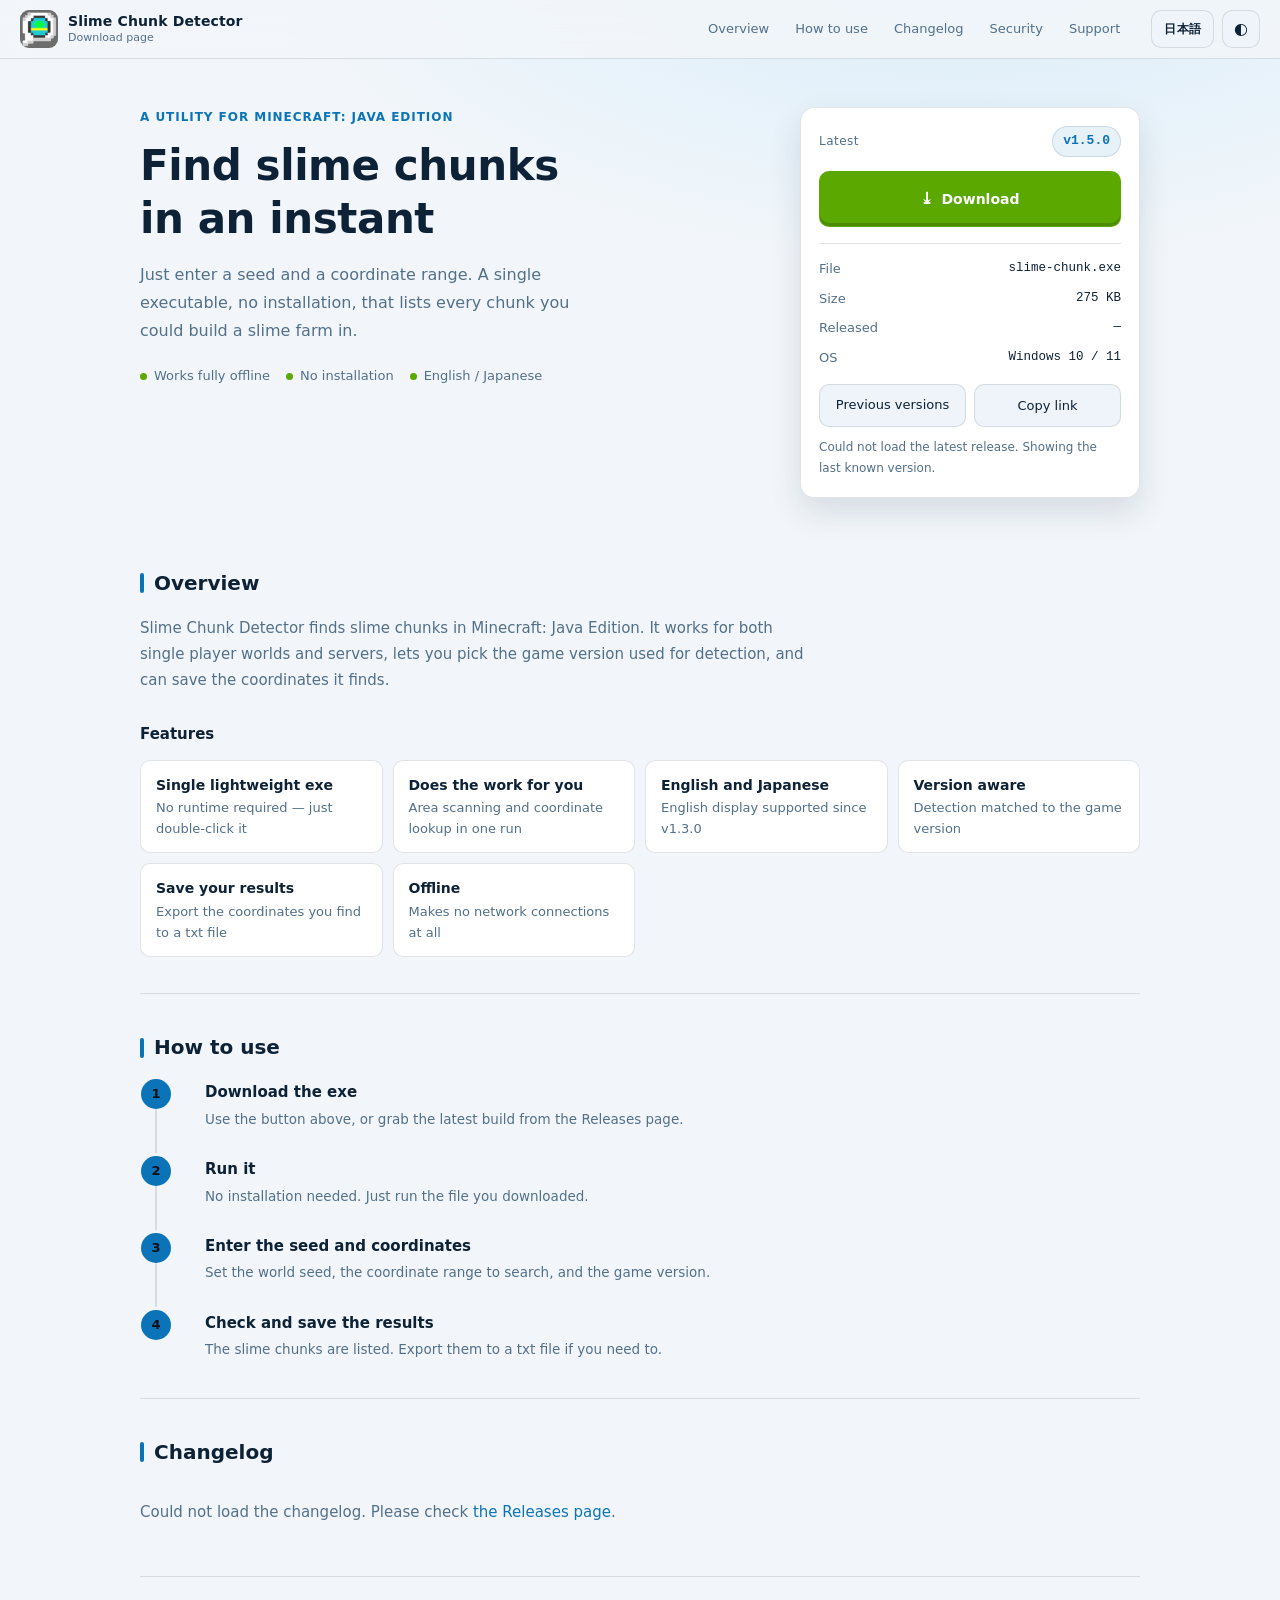
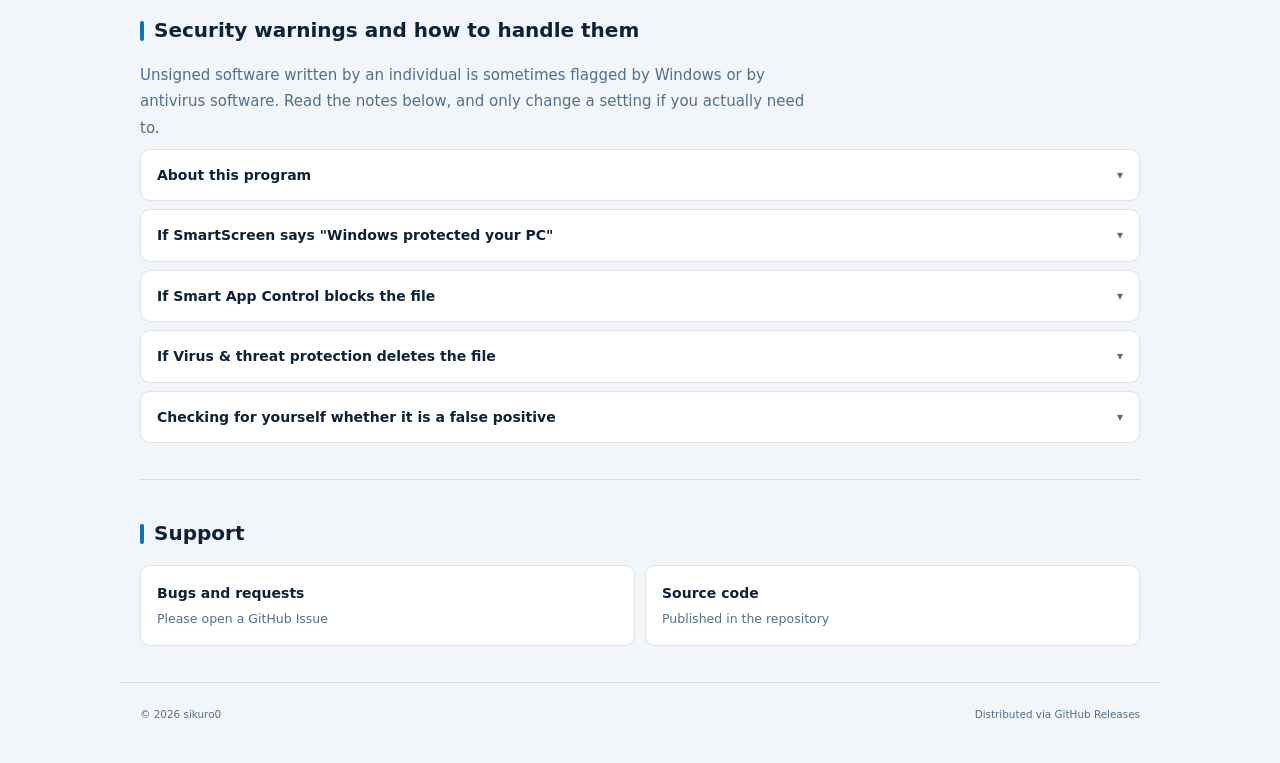
==== commit 7b44229c: "Update index.html" ====
--- a/index.html
+++ b/index.html
@@ -40,7 +40,7 @@
   <link rel="preconnect" href="https://fonts.gstatic.com" crossorigin>
   <link href="https://fonts.googleapis.com/css2?family=Press+Start+2P&family=Noto+Sans+JP:wght@400;500;700&display=swap" rel="stylesheet">
 
-  <link rel="stylesheet" href="./assets/style.css">
+  <link rel="stylesheet" href="./assets/style.css?v=2">
 </head>
 <body>
 <a class="skip-link" href="#main" data-i18n="skip">本文へスキップ</a>
@@ -280,5 +280,8 @@
 <script src="./assets/config.js"></script>
 <script src="./assets/i18n.js"></script>
 <script src="./assets/app.js" defer></script>
+<script src="./assets/config.js?v=2"></script>
+<script src="./assets/i18n.js?v=2"></script>
+<script src="./assets/app.js?v=2" defer></script>
 </body>
 </html>
--- a/assets/style.css
+++ b/assets/style.css
@@ -81,7 +81,7 @@
    ============================================================ */
 .site-header {
   position: sticky; top: 0; z-index: 40;
-  display: flex; align-items: center; gap: 16px;
+  display: flex; align-items: center; gap: 12px;
   padding: 10px max(20px, env(safe-area-inset-left));
   background: color-mix(in srgb, var(--bg) 85%, transparent);
   backdrop-filter: blur(12px);
@@ -95,10 +95,10 @@
   color: var(--go-text); background: var(--go);
   border-radius: 9px; box-shadow: inset 0 -3px 0 rgba(0, 0, 0, .18);
 }
+img.brand-mark { background: none; box-shadow: none; object-fit: contain; }
 .brand-text { display: flex; flex-direction: column; line-height: 1.25; }
 .brand-text strong { font-size: 14px; letter-spacing: .01em; }
 .brand-text small { font-size: 11px; color: var(--muted); }
-img.brand-mark { background: none; box-shadow: none; object-fit: contain; }
 
 .site-nav { display: flex; gap: 4px; margin-left: auto; }
 .site-nav a {
@@ -106,12 +106,16 @@
 }
 .site-nav a:hover { background: var(--accent-soft); color: var(--text); text-decoration: none; }
 
-.theme-toggle {
-  flex-shrink: 0; width: 38px; height: 38px; border-radius: 10px; cursor: pointer;
+.header-actions { display: flex; align-items: center; gap: 8px; flex-shrink: 0; margin-left: 8px; }
+
+.theme-toggle, .lang-toggle {
+  height: 38px; border-radius: 10px; cursor: pointer;
   background: var(--surface-2); color: var(--text);
-  border: 1px solid var(--border); font-size: 16px; line-height: 1;
-}
-.theme-toggle:hover { border-color: var(--border-strong); }
+  border: 1px solid var(--border); font-family: inherit; line-height: 1;
+}
+.theme-toggle { width: 38px; font-size: 16px; }
+.lang-toggle { padding: 0 12px; font-size: 12px; font-weight: 700; letter-spacing: .02em; }
+.theme-toggle:hover, .lang-toggle:hover { border-color: var(--border-strong); }
 
 /* ============================================================
    ヒーロー
@@ -132,7 +136,7 @@
 
 .hero-badges { display: flex; flex-wrap: wrap; gap: 8px 16px; margin: 0; padding: 0; list-style: none; }
 .hero-badges li { display: flex; align-items: center; gap: 7px; font-size: 13px; color: var(--muted); }
-.hero-badges .dot { width: 7px; height: 7px; border-radius: 50%; background: var(--go); }
+.hero-badges .dot { width: 7px; height: 7px; border-radius: 50%; background: var(--go); flex-shrink: 0; }
 
 /* ---- ダウンロードカード ---- */
 .download-card {
@@ -140,7 +144,7 @@
   background: var(--surface); border: 1px solid var(--border);
   border-radius: var(--radius); box-shadow: var(--shadow); padding: 18px;
 }
-.dl-head { display: flex; align-items: center; justify-content: space-between; margin-bottom: 14px; }
+.dl-head { display: flex; align-items: center; justify-content: space-between; gap: 10px; margin-bottom: 14px; }
 .dl-label { font-size: 12px; color: var(--muted); letter-spacing: .04em; }
 .chip {
   font-family: var(--mono); font-size: 13px; font-weight: 700; color: var(--accent);
@@ -162,7 +166,6 @@
   flex: 1; padding: 9px 12px; font-size: 13px; font-weight: 500;
   background: var(--surface-2); color: var(--text); border-color: var(--border);
 }
-.btn[aria-disabled="true"] { opacity: .55; pointer-events: none; }
 
 .dl-meta {
   margin: 16px 0 0; padding: 14px 0 0; border-top: 1px solid var(--border);
@@ -185,7 +188,7 @@
   display: flex; align-items: center; gap: 10px;
 }
 .section h2::before {
-  content: ""; width: 4px; height: 20px; border-radius: 2px; background: var(--accent);
+  content: ""; width: 4px; height: 20px; border-radius: 2px; background: var(--accent); flex-shrink: 0;
 }
 .section h3 { margin: 28px 0 12px; font-size: 15px; font-weight: 700; }
 .prose { margin: 0 0 4px; color: var(--muted); max-width: 70ch; }
@@ -224,21 +227,12 @@
   background: var(--surface); border: 1px solid var(--border); border-radius: var(--radius-s);
   padding: 14px 16px;
 }
-.release-head { display: flex; align-items: center; gap: 10px; flex-wrap: wrap; margin-bottom: 8px; }
-.release-head { margin-bottom: 0; }
+.release-head { display: flex; align-items: center; gap: 10px; flex-wrap: wrap; margin-bottom: 0; }
 .release-head .rel-title { font-size: 14px; font-weight: 700; color: var(--text); }
-.release-head time { font-size: 12px; color: var(--muted); }
+.release-head time { font-size: 12px; color: var(--muted); margin-left: auto; }
 .release-head .latest {
   font-size: 11px; font-weight: 700; color: var(--go-text); background: var(--go);
   padding: 1px 8px; border-radius: 999px;
-}
-.release-body { font-size: 13.5px; color: var(--muted); }
-.release-body p { margin: 0 0 6px; }
-.release-body ul { margin: 0; padding-left: 1.2em; }
-.release-body li { margin-bottom: 3px; }
-.release-body code {
-  font-family: var(--mono); font-size: .92em; background: var(--surface-2);
-  padding: .1em .35em; border-radius: 4px;
 }
 
 /* ---- アコーディオン ---- */
@@ -313,6 +307,7 @@
    ============================================================ */
 @media (max-width: 900px) {
   .site-nav { display: none; }
+  .header-actions { margin-left: auto; }
   .hero { grid-template-columns: 1fr; padding: 32px 20px 24px; gap: 24px; }
   .download-card { position: static; }
 }
@@ -329,5 +324,5 @@
 }
 
 @media print {
-  .site-header, .mobile-bar, .theme-toggle, .dl-actions { display: none; }
-}
+  .site-header, .mobile-bar, .theme-toggle, .lang-toggle, .dl-actions { display: none; }
+}
